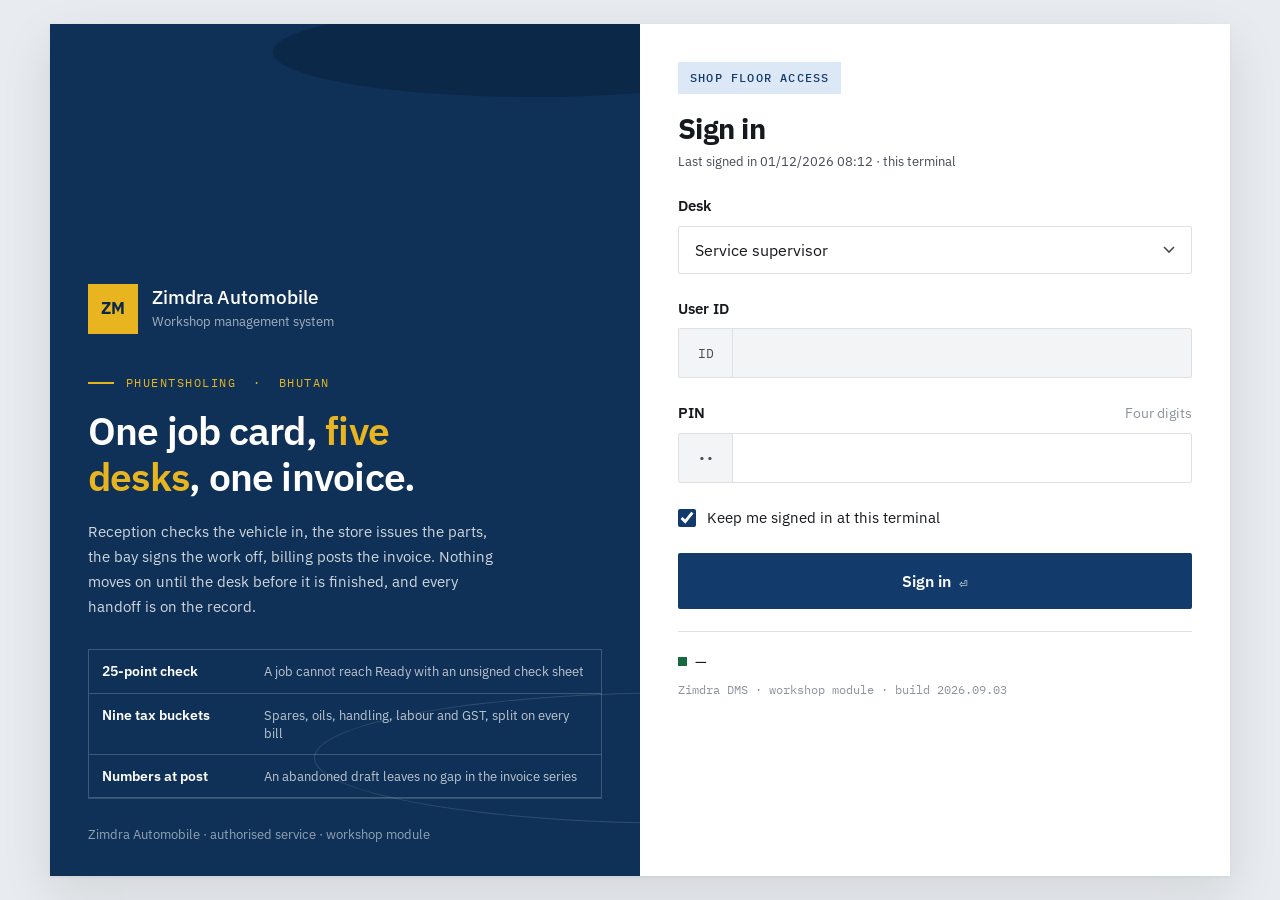
==== auth/sign_in.html @ 02a43fe7 "Initial commit" ====
<!DOCTYPE html>
<html lang="en">
<head>
<meta charset="utf-8">
<meta name="viewport" content="width=device-width, initial-scale=1">
<title>Sign in · Zimdra DMS</title>

<link rel="preconnect" href="https://fonts.googleapis.com">
<link rel="preconnect" href="https://fonts.gstatic.com" crossorigin>
<link href="https://fonts.googleapis.com/css2?family=IBM+Plex+Mono:wght@400;500;600&family=IBM+Plex+Sans:wght@400;500;600;700&display=swap" rel="stylesheet">

<!-- Paths assume this file sits at zimdra-dms/auth/sign_in.html.
     Testing with all files in one folder? Drop the ../assets/css/ prefix. -->
<link rel="stylesheet" href="../assets/css/zimdra.css">
<link rel="stylesheet" href="../assets/css/sign_in.css">
</head>

<body class="signin-page">
<main class="signin-card">

  <!-- ==================== Left: the pitch ==================== -->
  <section class="pitch">
    <div class="pitch__disc" aria-hidden="true"></div>
    <div class="pitch__ring" aria-hidden="true"></div>
    <div class="brand">
      <div class="brand__mark" aria-hidden="true">ZM</div>
      <div>
        <div class="brand__name">Zimdra Automobile</div>
        <div class="brand__sub">Workshop management system</div>
      </div>
    </div>

    <div class="place">
      <span class="place__rule" aria-hidden="true"></span>
      <span class="place__text">PHUENTSHOLING &nbsp;·&nbsp; BHUTAN</span>
    </div>

    <h1 class="pitch__headline">One job card, <em>five desks</em>, one invoice.</h1>

    <p class="pitch__blurb">
      Reception checks the vehicle in, the store issues the parts, the bay signs the
      work off, billing posts the invoice. Nothing moves on until the desk before it
      is finished, and every handoff is on the record.
    </p>

    <div class="facts">
      <div class="fact">
        <span class="fact__k">25-point check</span>
        <span class="fact__v">A job cannot reach Ready with an unsigned check sheet</span>
      </div>
      <div class="fact">
        <span class="fact__k">Nine tax buckets</span>
        <span class="fact__v">Spares, oils, handling, labour and GST, split on every bill</span>
      </div>
      <div class="fact">
        <span class="fact__k">Numbers at post</span>
        <span class="fact__v">An abandoned draft leaves no gap in the invoice series</span>
      </div>
    </div>
    <div class="pitch__foot">Zimdra Automobile · authorised service · workshop module</div>
  </section>

  <!-- ==================== Right: the form ==================== -->
  <section class="signin-form">
    <span class="zd-chip">SHOP FLOOR ACCESS</span>

    <h2 class="zd-display signin-form__title">Sign in</h2>
    <p class="signin-form__meta">Last signed in <span id="lastSeen">—</span> · this terminal</p>

    <form id="signin" novalidate>

      <!-- Desk -->
      <div class="zd-field">
        <label class="zd-label" for="desk">Desk</label>
        <select class="zd-select" id="desk" name="desk"></select>
        <p class="zd-hint" id="deskHint"></p>
      </div>

      <!-- User ID -->
      <div class="zd-field">
        <label class="zd-label" for="userId">User ID</label>
        <div class="zd-row zd-row--readonly">
          <span class="zd-row__tag" aria-hidden="true">ID</span>
          <div class="zd-row__body">
            <span class="user-id" id="userId"></span>
            <span class="user-name" id="userName"></span>
          </div>
        </div>
      </div>

      <!-- PIN -->
      <div class="zd-field">
        <div class="zd-field-head">
          <label class="zd-label" for="pin1">PIN</label>
          <span class="zd-label-aside">Four digits</span>
        </div>
        <div class="zd-row" id="pinRow">
          <span class="zd-row__tag" aria-hidden="true">••</span>
          <div class="zd-row__body">
            <div class="pin" id="pin">
              <input id="pin1" type="password" inputmode="numeric" maxlength="1" autocomplete="off" aria-label="PIN digit 1">
              <input id="pin2" type="password" inputmode="numeric" maxlength="1" autocomplete="off" aria-label="PIN digit 2">
              <input id="pin3" type="password" inputmode="numeric" maxlength="1" autocomplete="off" aria-label="PIN digit 3">
              <input id="pin4" type="password" inputmode="numeric" maxlength="1" autocomplete="off" aria-label="PIN digit 4">
            </div>
          </div>
        </div>
        <p class="zd-error" id="pinError" role="alert" hidden></p>
      </div>
      <label class="zd-check">
        <input type="checkbox" id="stay" checked>
        <span>Keep me signed in at this terminal</span>
      </label>
      <button class="zd-btn zd-btn--primary zd-btn--block" type="submit" id="submit">
        Sign in <span class="zd-btn__key" aria-hidden="true">⏎</span>
      </button>
      <div class="zd-notice zd-notice--done" id="done" hidden>
        <div class="zd-notice__title" id="doneTitle"></div>
        <div class="zd-notice__body" id="doneBody"></div>
      </div>
    </form>
    <div class="signin-form__foot">
      <span class="zd-status" data-status="ready" id="waiting">—</span>
      <div class="build">Zimdra DMS · workshop module · build 2026.09.03</div>
    </div>
  </section>
</main>
<script src="sign_in.js"></script>
</body>
</html>
---- assets/css/zimdra.css ----
/* ==========================================================================
   zimdra.css — design system
   --------------------------------------------------------------------------
   Path:  zimdra-dms/assets/css/zimdra.css

   Tokens, base rules and the shared controls. Every screen loads this first.
   Nothing in here is specific to one page — if a rule only serves the sign-in
   screen, it belongs in sign_in.css instead.
   ========================================================================== */


/* --------------------------------------------------------------------------
   1. TOKENS
   -------------------------------------------------------------------------- */

:root{

  /* Steel — the quiet ground the whole interface sits on.
     A true cool grey, not a tinted near-black. */
  --steel-950:#16191D;
  --steel-700:#454C55;
  --steel-400:#8C939C;
  --steel-150:#DDE0E4;
  --steel-050:#F2F4F6;
  --paper:#FFFFFF;
  /* The page ground behind cards and panels. Sign-in and every dashboard
     use this same value — do not hard-code #E8EBEF anywhere. */
  --ground:#E8EBEF;

  /* Ink — carbon-form blue. Primary action, focus, selection. */
  --ink-900:#0C2848;
  --ink-800:#0F3157;
  --ink-700:#123A6B;
  --ink-500:#1E5FA8;
  --ink-100:#DCE8F5;

  /* Form yellow — THE accent, rationed to one meaning:
     a person must decide something now. If it starts appearing on section
     headers or hover states it stops meaning anything. */
  --form-500:#E8B520;
  --form-100:#FDF3D4;

  /* Semantic */
  --post-600:#17693E;  --post-050:#E6F2EB;
  --hold-600:#A8600B;  --hold-050:#FBF0E0;
  --stop-600:#A8231C;  --stop-050:#F9E8E7;

  /* Type. Plex was drawn for technical contexts and has genuine tabular
     figures — a storekeeper reading 09409M07L01-5PK off a screen needs
     0/O and 1/l/I to be unmistakable. */
  --font-ui:"IBM Plex Sans",-apple-system,BlinkMacSystemFont,"Segoe UI",sans-serif;
  --font-data:"IBM Plex Mono",ui-monospace,"SF Mono",Menlo,Consolas,monospace;

  /* Spacing — 4px base */
  --s1:4px;  --s2:8px;  --s3:12px; --s4:16px;
  --s5:24px; --s6:32px; --s7:48px;

  /* Radius stays near-zero. The system's outputs are ruled forms, so what a
     person sees on screen maps onto what prints. */
  --r-control:2px;
  --r-flat:0;

  /* The only shadows in the system. Overlays and the sign-in card. */
  --lift:0 4px 16px rgba(22,25,29,.14);
  --lift-card:0 1px 3px rgba(22,25,29,.06), 0 18px 48px rgba(22,25,29,.10);

  /* Density — desk is the default */
  --field-h:48px;
  --row-h:30px;
  --body-sz:16px;
  --tap:auto;
}

/* Bay mode — tablet on the workshop floor. Gloved hand, imperfect light.
   Set data-density="bay" on <html>. */
[data-density="bay"]{
  --field-h:60px;
  --row-h:48px;
  --body-sz:17px;
  --tap:46px;
}


/* --------------------------------------------------------------------------
   2. BASE
   -------------------------------------------------------------------------- */

*,*::before,*::after{ box-sizing:border-box; }

html,body{ height:100%; }

body{
  margin:0;
  font-family:var(--font-ui);
  font-size:var(--body-sz);
  line-height:1.5;
  color:var(--steel-950);
  background:var(--steel-050);
  -webkit-font-smoothing:antialiased;
  font-variant-numeric:tabular-nums;
}

/* Focus is always visible and never removed. */
:focus-visible{
  outline:2px solid var(--ink-500);
  outline-offset:2px;
}

button,input,select,textarea{ font:inherit; color:inherit; }


/* --------------------------------------------------------------------------
   3. TYPE
   -------------------------------------------------------------------------- */

.zd-display{ font-size:32px; line-height:1.14; font-weight:700; letter-spacing:-.02em; margin:0; }
.zd-heading{ font-size:19px; line-height:26px; font-weight:600; margin:0; }
.zd-subhead{ font-size:15px; line-height:22px; font-weight:600; margin:0; }

/* Labels are sentence case. Never capitals — capitals read slower. */
 /* Two label sizes, both intentional. .zd-label is for single-task pages
    like sign-in, where the form IS the screen. Dense data-entry screens use
    the 13px Label size from design.md — see .field label in the dashboards. */
.zd-label{ display:block; font-size:15px; font-weight:600; }
.zd-label--dense{ font-size:13px; font-weight:600; }
.zd-label-aside{ font-size:14px; color:var(--steel-400); }

.zd-hint{ margin:var(--s2) 0 0; font-size:14px; color:var(--steel-700); }
.zd-caption{ font-size:12px; line-height:16px; color:var(--steel-400); }

/* Mono is functional, not decorative: it aligns characters that get compared. */
.zd-data{ font-family:var(--font-data); font-variant-numeric:tabular-nums; }
.zd-num{ font-family:var(--font-data); font-variant-numeric:tabular-nums; text-align:right; }

.zd-muted{ color:var(--steel-700); }
.zd-dim{ color:var(--steel-400); }

.zd-sr{
  position:absolute; width:1px; height:1px; padding:0; margin:-1px;
  overflow:hidden; clip:rect(0 0 0 0); white-space:nowrap; border:0;
}


/* --------------------------------------------------------------------------
   4. CHIP
   -------------------------------------------------------------------------- */

.zd-chip{
  display:inline-block;
  background:var(--ink-100);
  color:var(--ink-700);
  font-family:var(--font-data);
  font-size:12px;
  font-weight:500;
  letter-spacing:.10em;
  padding:7px 12px;
}


/* --------------------------------------------------------------------------
   5. FIELDS
   -------------------------------------------------------------------------- */

.zd-field{ margin-top:var(--s5); }

.zd-field-head{
  display:flex; align-items:baseline; justify-content:space-between; gap:var(--s3);
}

.zd-input,
.zd-select{
  width:100%;
  height:var(--field-h);
  margin-top:var(--s2);
  padding:0 var(--s4);
  background:var(--paper);
  border:1px solid var(--steel-150);
  border-radius:var(--r-control);
  font-size:var(--body-sz);
  color:var(--steel-950);
}
.zd-input:hover,.zd-select:hover{ border-color:var(--steel-400); }
.zd-input:focus,.zd-select:focus{
  border-color:var(--ink-700);
  outline:2px solid var(--ink-100);
  outline-offset:0;
}
.zd-input::placeholder{ color:var(--steel-400); }
.zd-input:disabled{ background:var(--steel-050); color:var(--steel-400); }

.zd-input--code{ font-family:var(--font-data); letter-spacing:.02em; }
.zd-input--num{ font-family:var(--font-data); text-align:right; }

/* Native arrow is inconsistent across platforms; this one always matches. */
.zd-select{
  padding-right:40px;
  appearance:none;
  background-image:url("data:image/svg+xml;utf8,<svg xmlns='http://www.w3.org/2000/svg' width='12' height='8' viewBox='0 0 12 8'><path d='M1 1l5 5 5-5' fill='none' stroke='%23454C55' stroke-width='1.6'/></svg>");
  background-repeat:no-repeat;
  background-position:right var(--s4) center;
}

/* Prefixed row — a tag box joined to a field. Used by User ID and PIN. */
.zd-row{
  display:flex;
  align-items:stretch;
  margin-top:var(--s2);
  background:var(--paper);
  border:1px solid var(--steel-150);
  border-radius:var(--r-control);
}
.zd-row:focus-within{
  border-color:var(--ink-700);
  outline:2px solid var(--ink-100);
}
.zd-row[data-invalid="true"]{
  border-color:var(--stop-600);
  background:var(--stop-050);
}
.zd-row__tag{
  flex:none; width:54px;
  display:grid; place-items:center;
  background:var(--steel-050);
  border-right:1px solid var(--steel-150);
  font-family:var(--font-data);
  font-size:13px;
  color:var(--steel-700);
}
/* Read-only row — the value is shown, not typed. Sits on the grey ground so
   it reads as a display field rather than an empty input. */
.zd-row--readonly{ background:var(--steel-050); }
.zd-row--readonly:focus-within{ outline:none; border-color:var(--steel-150); }

.zd-row__body{
  flex:1;
  min-height:var(--field-h);
  display:flex; align-items:center; gap:var(--s4);
  padding:0 var(--s4);
}

/* Errors sit beside the field that caused them and say what to do next —
   never a toast in the corner that vanishes before it is read. */
.zd-error{
  display:flex; gap:var(--s2);
  margin-top:var(--s2);
  font-size:14px;
  color:var(--stop-600);
}
.zd-error[hidden]{ display:none; }

.zd-check{
  display:flex; align-items:center; gap:11px;
  margin-top:var(--s5);
  font-size:15px;
  cursor:pointer;
}
.zd-check input{
  width:18px; height:18px; margin:0;
  accent-color:var(--ink-700);
  cursor:pointer;
}


/* --------------------------------------------------------------------------
   6. BUTTONS
   -------------------------------------------------------------------------- */

.zd-btn{
  display:inline-flex;
  align-items:center; justify-content:center; gap:var(--s2);
  min-height:56px;
  min-width:var(--tap);
  padding:0 var(--s4);
  border:1px solid transparent;
  border-radius:var(--r-control);
  background:var(--paper);
  font-family:var(--font-ui);
  font-size:16px;
  font-weight:600;
  cursor:pointer;
  white-space:nowrap;
}
.zd-btn--block{ width:100%; }

.zd-btn--primary{ min-height:56px; background:var(--ink-700); color:var(--paper); }
.zd-btn--primary:hover:not(:disabled){ background:var(--ink-900); }

.zd-btn--secondary{ border-color:var(--steel-150); color:var(--steel-950); }
.zd-btn--secondary:hover:not(:disabled){ border-color:var(--steel-400); background:var(--steel-050); }

.zd-btn--danger{ border-color:var(--stop-600); color:var(--stop-600); }
.zd-btn--danger:hover:not(:disabled){ background:var(--stop-050); }

.zd-btn--ghost{ color:var(--steel-700); }
.zd-btn--ghost:hover:not(:disabled){ background:var(--steel-050); }

.zd-btn:disabled{ opacity:.5; cursor:not-allowed; }

/* Keys are printed on buttons permanently, not revealed on hover. That is how
   people learn the shortcuts without ever being taught them. */
.zd-btn__key{ font-family:var(--font-data); font-size:14px; opacity:.75; }

/* A secondary clause inside a button — quieter than the label itself. */
.zd-btn__note{ font-weight:400; font-size:15px; color:var(--steel-700); }


/* --------------------------------------------------------------------------
   7. DIVIDER
   -------------------------------------------------------------------------- */

.zd-or{
  display:flex; align-items:center; gap:var(--s4);
  margin-top:var(--s5);
  font-size:13px;
  color:var(--steel-400);
}
.zd-or::before,
.zd-or::after{ content:""; flex:1; height:1px; background:var(--steel-150); }


/* --------------------------------------------------------------------------
   8. NOTICES
   -------------------------------------------------------------------------- */

.zd-notice{
  padding:var(--s4) 18px;
  background:var(--paper);
  border:1px solid var(--steel-150);
  border-left-width:3px;
  font-size:14px;
}
.zd-notice[hidden]{ display:none; }
.zd-notice--info{ border-left-color:var(--ink-700); }
.zd-notice--attention{ border-left-color:var(--form-500); background:var(--form-100); }
.zd-notice--blocked{ border-left-color:var(--stop-600); background:var(--stop-050); }
.zd-notice--done{ border-left-color:var(--post-600); background:var(--post-050); }
.zd-notice__title{ font-weight:600; margin-bottom:3px; }
.zd-notice__body{ color:var(--steel-700); }
.zd-notice__body code{ font-family:var(--font-data); font-size:13px; }


/* --------------------------------------------------------------------------
   9. STATUS
   -------------------------------------------------------------------------- */

/* One status, shown once. A square swatch and a word — not a pill, not a
   badge, not repeated in three places. Colour never carries meaning alone. */
.zd-status{
  display:inline-flex; align-items:center; gap:var(--s2);
  font-size:15px;
}
.zd-status::before{
  content:""; width:9px; height:9px; flex:none;
  background:var(--steel-400);
}
.zd-status[data-status="draft"]::before{ background:var(--hold-600); }
.zd-status[data-status="open"]::before{ background:var(--ink-700); }
.zd-status[data-status="ready"]::before,
.zd-status[data-status="posted"]::before{ background:var(--post-600); }
.zd-status[data-status="cancelled"]::before{ background:var(--stop-600); }


/* --------------------------------------------------------------------------
   10. MOTION
   -------------------------------------------------------------------------- */

/* There is almost none, deliberately. An operator entering their fortieth
   requisition of the day does not want the interface performing for them. */
@media (prefers-reduced-motion:reduce){
  *,*::before,*::after{
    animation-duration:.01ms !important;
    transition-duration:.01ms !important;
  }
}
---- assets/css/sign_in.css ----
/* ==========================================================================
   sign_in.css — sign-in screen
   --------------------------------------------------------------------------
   Path: zimdra-dms/assets/css/sign_in.css

   Desktop:
     - Compact 50/50 split
     - Fits within one viewport
     - Slightly smaller typography
     - Slightly tighter grid/fact layout
     - Existing UI/UX and colors preserved
   ========================================================================== */


/* ==========================================================================
   1. PAGE
   ========================================================================== */

.signin-page {
  display: flex;
  align-items: center;
  justify-content: center;

  width: 100%;
  height: 100vh;
  min-height: 100vh;

  padding: var(--s5);

  background: #E8EBEF;

  overflow: hidden;
}


/* ==========================================================================
   2. SIGN-IN CARD
   ========================================================================== */

.signin-card {
  width: min(1180px, 100%);

  height: min(874px, calc(100vh - 48px));

  display: grid;

  grid-template-columns: minmax(0, 1fr) minmax(0, 1fr);

  background: var(--paper);

  box-shadow: var(--lift-card);

  overflow: hidden;
}


/* ==========================================================================
   3. PITCH — NAVY PANEL
   ========================================================================== */

.pitch {
  position: relative;

  overflow: hidden;

  display: flex;
  flex-direction: column;

  min-width: 0;
  min-height: 0;

  padding: 38px 38px 32px;

  background: var(--ink-800);
  color: var(--paper);
}


/* ==========================================================================
   DECORATIVE SHAPES
   ========================================================================== */

.pitch__disc,
.pitch__ring {
  position: absolute;

  border-radius: 50%;

  pointer-events: none;
}


.pitch__disc {
  width: 520px;
  height: 520px;

  top: -55px;
  right: -185px;

  background: var(--ink-900);
}


.pitch__ring {
  width: 760px;
  height: 760px;

  left: 44%;
  bottom: -540px;

  border: 1px solid rgba(255, 255, 255, .13);
}


/* ==========================================================================
   CONTENT ABOVE DECORATION
   ========================================================================== */

.pitch > * {
  position: relative;
  z-index: 1;
}


/* ==========================================================================
   BRAND
   ========================================================================== */

.brand {
  display: flex;
  align-items: center;

  gap: 14px;
}


.brand__mark {
  width: 50px;
  height: 50px;

  flex: none;

  display: grid;
  place-items: center;

  background: var(--form-500);
  color: var(--ink-900);

  font-size: 17px;
  font-weight: 700;

  letter-spacing: .02em;
}


.brand__name {
  font-size: 19px;
  font-weight: 500;

  line-height: 1.2;
}


.brand__sub {
  margin-top: 3px;

  font-size: 13px;

  color: rgba(255, 255, 255, .62);
}


/* ==========================================================================
   PLACE
   ========================================================================== */

.place {
  display: flex;
  align-items: center;

  gap: 12px;

  margin-top: 40px;
}


.place__rule {
  width: 26px;
  height: 2px;

  background: var(--form-500);
}


.place__text {
  font-family: var(--font-data);

  font-size: 11.5px;
  font-weight: 400;

  letter-spacing: .13em;

  color: var(--form-500);
}


/* ==========================================================================
   HEADLINE
   ========================================================================== */

.pitch__headline {
  margin: 17px 0 0;

  max-width: 390px;

  font-size: 39px;
  line-height: 1.17;

  font-weight: 600;

  letter-spacing: -.02em;
}


.pitch__headline em {
  font-style: normal;

  color: var(--form-500);
}


/* ==========================================================================
   BLURB
   ========================================================================== */

.pitch__blurb {
  margin: 19px 0 0;

  max-width: 415px;

  font-size: 15px;

  line-height: 1.68;

  color: rgba(255, 255, 255, .80);
}


/* ==========================================================================
   FACTS
   ========================================================================== */

.facts {
  margin-top: 30px;

  border: 1px solid rgba(255, 255, 255, .20);
}


.fact {
  display: grid;

  grid-template-columns: 150px minmax(0, 1fr);

  gap: 12px;

  align-items: baseline;

  padding: 11px 13px;

  border-bottom: 1px solid rgba(255, 255, 255, .20);
}


.fact:last-child {
  border-bottom: 0;
}


.fact__k {
  font-size: 13.5px;

  font-weight: 600;
}


.fact__v {
  font-size: 13px;

  line-height: 1.4;

  color: rgba(255, 255, 255, .72);
}


/* ==========================================================================
   PITCH FOOTER
   ========================================================================== */

.pitch__foot {
  margin-top: auto;

  padding-top: 26px;

  border-top: 1px solid rgba(255, 255, 255, .16);

  font-size: 12.5px;

  color: rgba(255, 255, 255, .55);
}


/* ==========================================================================
   4. FORM — WHITE PANEL
   ========================================================================== */

.signin-form {
  display: flex;
  flex-direction: column;

  min-width: 0;
  min-height: 0;

  padding: 38px 38px 34px;

  overflow: hidden;
}


.signin-form .zd-chip {
  align-self: flex-start;
}


/* ==========================================================================
   FORM TITLE
   ========================================================================== */

.signin-form__title {
  margin: 17px 0 0;

  font-size: 29px;

  line-height: 1.2;
}


.signin-form__meta {
  margin: 6px 0 0;

  font-size: 13px;

  line-height: 1.5;

  color: var(--steel-700);
}


/* ==========================================================================
   FORM FOOT
   ========================================================================== */

.signin-form__foot {
  margin-top: 22px;

  padding-top: 16px;

  border-top: 1px solid var(--steel-150);
}


.build {
  margin-top: 8px;

  font-family: var(--font-data);

  font-size: 11.5px;

  color: var(--steel-400);
}


/* ==========================================================================
   USER ID
   ========================================================================== */

.user-id {
  font-family: var(--font-data);

  font-size: 15px;

  letter-spacing: .035em;
}


.user-name {
  margin-left: auto;

  font-size: 13.5px;

  color: var(--steel-700);
}


/* ==========================================================================
   PIN
   ========================================================================== */

.pin {
  display: flex;

  gap: 0;
}


.pin input {
  width: 19px;
  height: 28px;

  padding: 0;

  border: 0;

  border-bottom: 2px solid transparent;

  background: transparent;

  text-align: center;

  font-family: var(--font-data);

  font-size: 18px;

  line-height: 28px;

  color: var(--steel-950);

  caret-color: var(--ink-700);

  -webkit-text-security: disc;
  text-security: disc;
}


.pin input:focus {
  outline: none;

  border-bottom-color: var(--ink-700);
}


/* ==========================================================================
   PIN NUMBER SPINNERS
   ========================================================================== */

.pin input::-webkit-outer-spin-button,
.pin input::-webkit-inner-spin-button {
  -webkit-appearance: none;

  margin: 0;
}


.pin input[type="number"] {
  -moz-appearance: textfield;
}


/* ==========================================================================
   5. RESPONSIVE
   ========================================================================== */


/* --------------------------------------------------------------------------
   MEDIUM DESKTOP
   -------------------------------------------------------------------------- */

@media (max-width: 1240px) {

  .pitch,
  .signin-form {
    padding: 34px 30px;
  }


  .pitch__headline {
    font-size: 35px;

    max-width: 350px;
  }


  .fact {
    grid-template-columns: 140px minmax(0, 1fr);

    padding: 10px 12px;
  }


  .fact__k {
    font-size: 13px;
  }


  .fact__v {
    font-size: 12.5px;
  }
}


/* --------------------------------------------------------------------------
   SMALL DESKTOP / LAPTOP
   -------------------------------------------------------------------------- */

@media (max-width: 1040px) {

  .signin-page {
    padding: 24px;
  }


  .pitch,
  .signin-form {
    padding: 28px;
  }


  .brand__mark {
    width: 46px;
    height: 46px;

    font-size: 16px;
  }


  .brand__name {
    font-size: 18px;
  }


  .brand__sub {
    font-size: 12px;
  }


  .place {
    margin-top: 28px;
  }


  .place__text {
    font-size: 11px;
  }


  .pitch__headline {
    margin-top: 14px;

    font-size: 32px;

    max-width: 300px;
  }


  .pitch__blurb {
    margin-top: 16px;

    font-size: 14px;

    line-height: 1.6;
  }


  .facts {
    margin-top: 23px;
  }


  .fact {
    grid-template-columns: 125px minmax(0, 1fr);

    padding: 9px 11px;
  }


  .fact__k {
    font-size: 12.5px;
  }


  .fact__v {
    font-size: 12px;
  }


  .pitch__foot {
    padding-top: 20px;

    font-size: 11.5px;
  }


  .signin-form__title {
    margin-top: 14px;

    font-size: 27px;
  }


  .signin-form__meta {
    font-size: 12.5px;
  }


  .signin-form__foot {
    margin-top: 18px;

    padding-top: 14px;
  }
}


/* ==========================================================================
   6. MOBILE
   ========================================================================== */

@media (max-width: 700px) {

  .signin-page {
    width: 100%;

    height: auto;

    min-height: 100vh;

    padding: 0;

    align-items: stretch;

    overflow: visible;
  }


  .signin-card {
    width: 100%;

    height: auto;

    min-height: 100vh;

    grid-template-columns: 1fr;
  }


  .pitch {
    order: 2;

    min-height: auto;
  }


  .signin-form {
    order: 1;

    min-height: auto;

    overflow: visible;
  }


  .pitch__headline {
    max-width: none;
  }


  .pitch__blurb {
    max-width: 56ch;
  }


  .pitch__foot {
    margin-top: 40px;
  }
}


/* ==========================================================================
   7. VERY SMALL MOBILE
   ========================================================================== */

@media (max-width: 520px) {

  .pitch,
  .signin-form {
    padding: 24px 18px;
  }


  .pitch__headline {
    font-size: 28px;
  }


  .pitch__blurb {
    font-size: 14px;
  }


  .signin-form__title {
    font-size: 25px;
  }


  .signin-form__meta {
    font-size: 12px;
  }


  .fact {
    grid-template-columns: 1fr;

    gap: 2px;
  }


  .fact__k {
    font-size: 12.5px;
  }


  .fact__v {
    font-size: 12px;
  }
}


/* ==========================================================================
   8. PRINT
   ========================================================================== */

@media print {

  .pitch {
    display: none;
  }


  .signin-card {
    grid-template-columns: 1fr;

    height: auto;

    box-shadow: none;
  }
}


/* ==========================================================================
   9. FORM RHYTHM
   ========================================================================== */

#signin .zd-btn {
  margin-top: var(--s5);
}


#signin .zd-or {
  margin-top: var(--s4);
}


#signin #bay {
  margin-top: var(--s4);
}


#signin .zd-notice {
  margin-top: var(--s5);
}
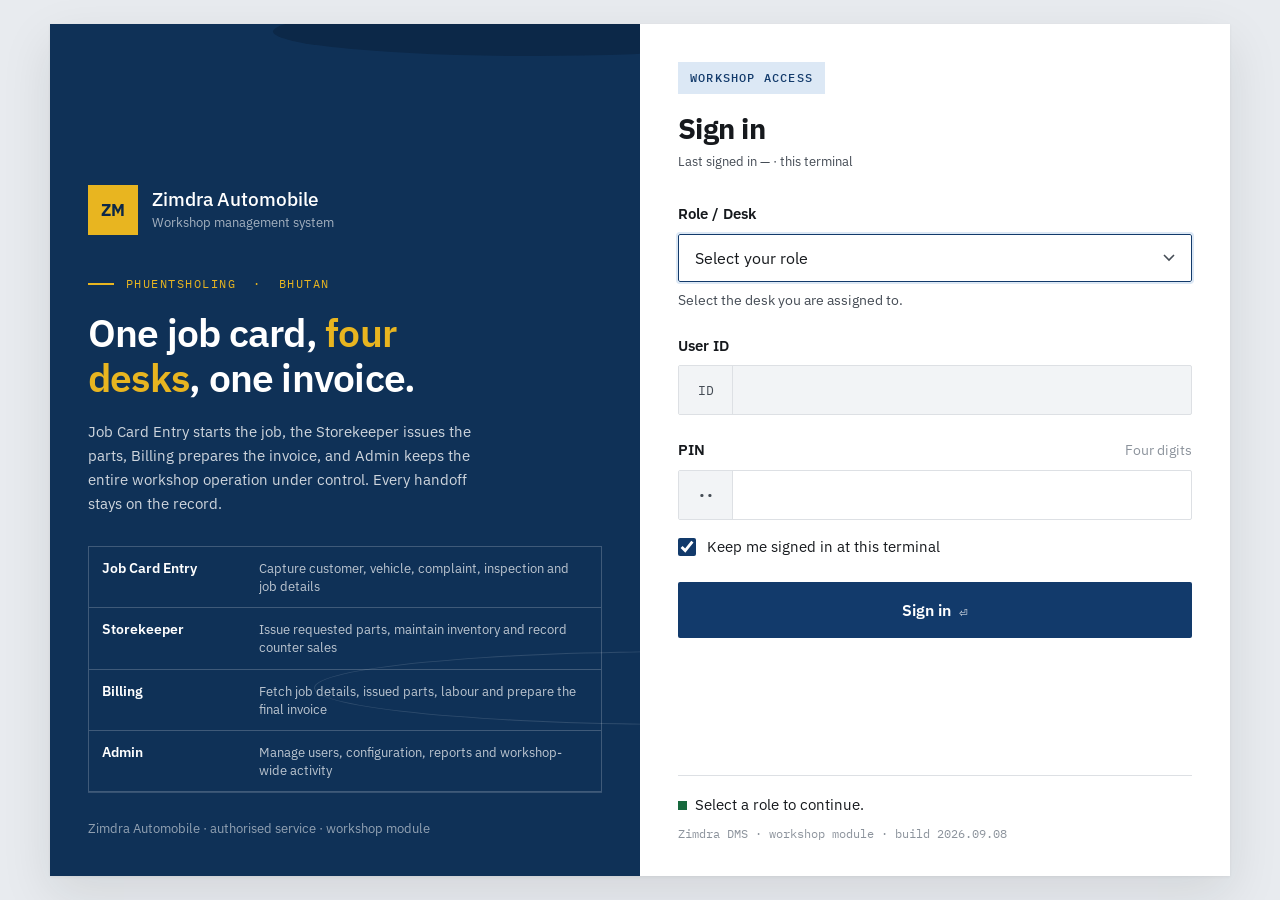
==== commit 5b6a5b1d: "Update role dashboards and sign-in system" ====
--- a/auth/sign_in.html
+++ b/auth/sign_in.html
@@ -1,130 +1,445 @@
 <!DOCTYPE html>
 <html lang="en">
+
 <head>
-<meta charset="utf-8">
-<meta name="viewport" content="width=device-width, initial-scale=1">
-<title>Sign in · Zimdra DMS</title>
-
-<link rel="preconnect" href="https://fonts.googleapis.com">
-<link rel="preconnect" href="https://fonts.gstatic.com" crossorigin>
-<link href="https://fonts.googleapis.com/css2?family=IBM+Plex+Mono:wght@400;500;600&family=IBM+Plex+Sans:wght@400;500;600;700&display=swap" rel="stylesheet">
-
-<!-- Paths assume this file sits at zimdra-dms/auth/sign_in.html.
-     Testing with all files in one folder? Drop the ../assets/css/ prefix. -->
-<link rel="stylesheet" href="../assets/css/zimdra.css">
-<link rel="stylesheet" href="../assets/css/sign_in.css">
+    <meta charset="utf-8">
+    <meta name="viewport" content="width=device-width, initial-scale=1">
+
+    <title>Sign in · Zimdra DMS</title>
+
+    <link rel="preconnect" href="https://fonts.googleapis.com">
+    <link rel="preconnect" href="https://fonts.gstatic.com" crossorigin>
+
+    <link
+        href="https://fonts.googleapis.com/css2?family=IBM+Plex+Mono:wght@400;500;600&family=IBM+Plex+Sans:wght@400;500;600;700&display=swap"
+        rel="stylesheet"
+    >
+
+    <!--
+        Paths assume this file sits at:
+        zimdra-dms/auth/sign_in.html
+
+        Shared design system
+    -->
+    <link rel="stylesheet" href="../assets/css/zimdra.css">
+
+    <!-- Sign-in page styles -->
+    <link rel="stylesheet" href="../assets/css/sign_in.css">
 </head>
 
 <body class="signin-page">
 <main class="signin-card">
 
-  <!-- ==================== Left: the pitch ==================== -->
-  <section class="pitch">
-    <div class="pitch__disc" aria-hidden="true"></div>
-    <div class="pitch__ring" aria-hidden="true"></div>
-    <div class="brand">
-      <div class="brand__mark" aria-hidden="true">ZM</div>
-      <div>
-        <div class="brand__name">Zimdra Automobile</div>
-        <div class="brand__sub">Workshop management system</div>
-      </div>
-    </div>
-
-    <div class="place">
-      <span class="place__rule" aria-hidden="true"></span>
-      <span class="place__text">PHUENTSHOLING &nbsp;·&nbsp; BHUTAN</span>
-    </div>
-
-    <h1 class="pitch__headline">One job card, <em>five desks</em>, one invoice.</h1>
-
-    <p class="pitch__blurb">
-      Reception checks the vehicle in, the store issues the parts, the bay signs the
-      work off, billing posts the invoice. Nothing moves on until the desk before it
-      is finished, and every handoff is on the record.
-    </p>
-
-    <div class="facts">
-      <div class="fact">
-        <span class="fact__k">25-point check</span>
-        <span class="fact__v">A job cannot reach Ready with an unsigned check sheet</span>
-      </div>
-      <div class="fact">
-        <span class="fact__k">Nine tax buckets</span>
-        <span class="fact__v">Spares, oils, handling, labour and GST, split on every bill</span>
-      </div>
-      <div class="fact">
-        <span class="fact__k">Numbers at post</span>
-        <span class="fact__v">An abandoned draft leaves no gap in the invoice series</span>
-      </div>
-    </div>
-    <div class="pitch__foot">Zimdra Automobile · authorised service · workshop module</div>
-  </section>
-
-  <!-- ==================== Right: the form ==================== -->
-  <section class="signin-form">
-    <span class="zd-chip">SHOP FLOOR ACCESS</span>
-
-    <h2 class="zd-display signin-form__title">Sign in</h2>
-    <p class="signin-form__meta">Last signed in <span id="lastSeen">—</span> · this terminal</p>
-
-    <form id="signin" novalidate>
-
-      <!-- Desk -->
-      <div class="zd-field">
-        <label class="zd-label" for="desk">Desk</label>
-        <select class="zd-select" id="desk" name="desk"></select>
-        <p class="zd-hint" id="deskHint"></p>
-      </div>
-
-      <!-- User ID -->
-      <div class="zd-field">
-        <label class="zd-label" for="userId">User ID</label>
-        <div class="zd-row zd-row--readonly">
-          <span class="zd-row__tag" aria-hidden="true">ID</span>
-          <div class="zd-row__body">
-            <span class="user-id" id="userId"></span>
-            <span class="user-name" id="userName"></span>
-          </div>
+    <!-- ============================================================
+         LEFT: PRODUCT / WORKSHOP INFORMATION
+    ============================================================ -->
+
+    <section class="pitch">
+        <div class="pitch__disc" aria-hidden="true"></div>
+        <div class="pitch__ring" aria-hidden="true"></div>
+
+        <!-- BRAND -->
+        <div class="brand">
+
+            <div class="brand__mark" aria-hidden="true">
+                ZM
+            </div>
+
+            <div>
+                <div class="brand__name">
+                    Zimdra Automobile
+                </div>
+
+                <div class="brand__sub">
+                    Workshop management system
+                </div>
+            </div>
+
         </div>
-      </div>
-
-      <!-- PIN -->
-      <div class="zd-field">
-        <div class="zd-field-head">
-          <label class="zd-label" for="pin1">PIN</label>
-          <span class="zd-label-aside">Four digits</span>
+
+        <!-- LOCATION -->
+        <div class="place">
+
+            <span class="place__rule" aria-hidden="true"></span>
+
+            <span class="place__text">
+                PHUENTSHOLING &nbsp;·&nbsp; BHUTAN
+            </span>
+
         </div>
-        <div class="zd-row" id="pinRow">
-          <span class="zd-row__tag" aria-hidden="true">••</span>
-          <div class="zd-row__body">
-            <div class="pin" id="pin">
-              <input id="pin1" type="password" inputmode="numeric" maxlength="1" autocomplete="off" aria-label="PIN digit 1">
-              <input id="pin2" type="password" inputmode="numeric" maxlength="1" autocomplete="off" aria-label="PIN digit 2">
-              <input id="pin3" type="password" inputmode="numeric" maxlength="1" autocomplete="off" aria-label="PIN digit 3">
-              <input id="pin4" type="password" inputmode="numeric" maxlength="1" autocomplete="off" aria-label="PIN digit 4">
-            </div>
-          </div>
+
+        <!-- HEADLINE -->
+        <h1 class="pitch__headline">
+            One job card, <em>four desks</em>, one invoice.
+        </h1>
+
+        <p class="pitch__blurb">
+            Job Card Entry starts the job, the Storekeeper issues the parts,
+            Billing prepares the invoice, and Admin keeps the entire workshop
+            operation under control. Every handoff stays on the record.
+        </p>
+
+        <!-- WORKFLOW FACTS -->
+        <div class="facts">
+
+            <div class="fact">
+
+                <span class="fact__k">
+                    Job Card Entry
+                </span>
+
+                <span class="fact__v">
+                    Capture customer, vehicle, complaint, inspection and job details
+                </span>
+
+            </div>
+
+            <div class="fact">
+
+                <span class="fact__k">
+                    Storekeeper
+                </span>
+
+                <span class="fact__v">
+                    Issue requested parts, maintain inventory and record counter sales
+                </span>
+
+            </div>
+
+            <div class="fact">
+
+                <span class="fact__k">
+                    Billing
+                </span>
+
+                <span class="fact__v">
+                    Fetch job details, issued parts, labour and prepare the final invoice
+                </span>
+
+            </div>
+
+            <div class="fact">
+
+                <span class="fact__k">
+                    Admin
+                </span>
+
+                <span class="fact__v">
+                    Manage users, configuration, reports and workshop-wide activity
+                </span>
+
+            </div>
+
         </div>
-        <p class="zd-error" id="pinError" role="alert" hidden></p>
-      </div>
-      <label class="zd-check">
-        <input type="checkbox" id="stay" checked>
-        <span>Keep me signed in at this terminal</span>
-      </label>
-      <button class="zd-btn zd-btn--primary zd-btn--block" type="submit" id="submit">
-        Sign in <span class="zd-btn__key" aria-hidden="true">⏎</span>
-      </button>
-      <div class="zd-notice zd-notice--done" id="done" hidden>
-        <div class="zd-notice__title" id="doneTitle"></div>
-        <div class="zd-notice__body" id="doneBody"></div>
-      </div>
-    </form>
-    <div class="signin-form__foot">
-      <span class="zd-status" data-status="ready" id="waiting">—</span>
-      <div class="build">Zimdra DMS · workshop module · build 2026.09.03</div>
-    </div>
-  </section>
+
+        <div class="pitch__foot">
+            Zimdra Automobile · authorised service · workshop module
+        </div>
+
+    </section>
+
+
+    <!-- ============================================================
+         RIGHT: SIGN-IN FORM
+    ============================================================ -->
+
+    <section class="signin-form">
+
+        <span class="zd-chip">
+            WORKSHOP ACCESS
+        </span>
+
+        <h2 class="zd-display signin-form__title">
+            Sign in
+        </h2>
+
+        <p class="signin-form__meta">
+            Last signed in
+            <span id="lastSeen">—</span>
+            · this terminal
+        </p>
+
+
+        <!-- ========================================================
+             SIGN-IN FORM
+        ======================================================== -->
+
+        <form id="signin" novalidate>
+
+            <!-- ====================================================
+                 ROLE / DESK
+            ==================================================== -->
+
+            <div class="zd-field">
+
+                <label class="zd-label" for="desk">
+                    Role / Desk
+                </label>
+
+                <select
+                    class="zd-select"
+                    id="desk"
+                    name="desk"
+                    required
+                >
+
+                    <option value="">
+                        Select your role
+                    </option>
+
+                    <option value="job-card-entry">
+                        Job Card Entry
+                    </option>
+
+                    <option value="storekeeper">
+                        Storekeeper
+                    </option>
+
+                    <option value="billing">
+                        Billing
+                    </option>
+
+                    <option value="admin">
+                        Admin
+                    </option>
+
+                </select>
+
+                <p class="zd-hint" id="deskHint">
+                    Select the desk you are assigned to.
+                </p>
+
+            </div>
+
+
+            <!-- ====================================================
+                 USER ID
+            ==================================================== -->
+
+            <div class="zd-field">
+
+                <label class="zd-label" for="userId">
+                    User ID
+                </label>
+
+                <div class="zd-row zd-row--readonly">
+
+                    <span
+                        class="zd-row__tag"
+                        aria-hidden="true"
+                    >
+                        ID
+                    </span>
+
+                    <div class="zd-row__body">
+
+                        <span
+                            class="user-id"
+                            id="userId"
+                        ></span>
+
+                        <span
+                            class="user-name"
+                            id="userName"
+                        ></span>
+
+                    </div>
+
+                </div>
+
+            </div>
+
+
+            <!-- ====================================================
+                 PIN
+            ==================================================== -->
+
+            <div class="zd-field">
+
+                <div class="zd-field-head">
+
+                    <label
+                        class="zd-label"
+                        for="pin1"
+                    >
+                        PIN
+                    </label>
+
+                    <span class="zd-label-aside">
+                        Four digits
+                    </span>
+
+                </div>
+
+
+                <div
+                    class="zd-row"
+                    id="pinRow"
+                >
+
+                    <span
+                        class="zd-row__tag"
+                        aria-hidden="true"
+                    >
+                        ••
+                    </span>
+
+                    <div class="zd-row__body">
+
+                        <div
+                            class="pin"
+                            id="pin"
+                        >
+
+                            <input
+                                id="pin1"
+                                type="password"
+                                inputmode="numeric"
+                                maxlength="1"
+                                autocomplete="off"
+                                aria-label="PIN digit 1"
+                            >
+
+                            <input
+                                id="pin2"
+                                type="password"
+                                inputmode="numeric"
+                                maxlength="1"
+                                autocomplete="off"
+                                aria-label="PIN digit 2"
+                            >
+
+                            <input
+                                id="pin3"
+                                type="password"
+                                inputmode="numeric"
+                                maxlength="1"
+                                autocomplete="off"
+                                aria-label="PIN digit 3"
+                            >
+
+                            <input
+                                id="pin4"
+                                type="password"
+                                inputmode="numeric"
+                                maxlength="1"
+                                autocomplete="off"
+                                aria-label="PIN digit 4"
+                            >
+
+                        </div>
+
+                    </div>
+
+                </div>
+
+
+                <p
+                    class="zd-error"
+                    id="pinError"
+                    role="alert"
+                    hidden
+                ></p>
+
+            </div>
+
+
+            <!-- ====================================================
+                 KEEP SIGNED IN
+            ==================================================== -->
+
+            <label class="zd-check">
+
+                <input
+                    type="checkbox"
+                    id="stay"
+                    checked
+                >
+
+                <span>
+                    Keep me signed in at this terminal
+                </span>
+
+            </label>
+
+
+            <!-- ====================================================
+                 SIGN IN BUTTON
+            ==================================================== -->
+
+            <button
+                class="zd-btn zd-btn--primary zd-btn--block"
+                type="submit"
+                id="submit"
+            >
+
+                Sign in
+
+                <span
+                    class="zd-btn__key"
+                    aria-hidden="true"
+                >
+                    ⏎
+                </span>
+
+            </button>
+
+
+            <!-- ====================================================
+                 SUCCESS MESSAGE
+            ==================================================== -->
+
+            <div
+                class="zd-notice zd-notice--done"
+                id="done"
+                hidden
+            >
+
+                <div
+                    class="zd-notice__title"
+                    id="doneTitle"
+                ></div>
+
+                <div
+                    class="zd-notice__body"
+                    id="doneBody"
+                ></div>
+
+            </div>
+
+        </form>
+
+
+        <!-- ========================================================
+             FOOTER
+        ======================================================== -->
+
+        <div class="signin-form__foot">
+
+            <span
+                class="zd-status"
+                data-status="ready"
+                id="waiting"
+            >
+                —
+            </span>
+
+            <div class="build">
+                Zimdra DMS · workshop module · build 2026.09.08
+            </div>
+
+        </div>
+
+    </section>
+
 </main>
+
+
+<!-- ================================================================
+     SIGN-IN JAVASCRIPT
+================================================================ -->
+
 <script src="sign_in.js"></script>
+
 </body>
 </html>
--- a/assets/css/sign_in.css
+++ b/assets/css/sign_in.css
@@ -3,12 +3,18 @@
    --------------------------------------------------------------------------
    Path: zimdra-dms/assets/css/sign_in.css
 
-   Desktop:
+   Roles:
+     - Job Card Entry
+     - Storekeeper
+     - Billing
+     - Admin
+
+   Design:
      - Compact 50/50 split
-     - Fits within one viewport
-     - Slightly smaller typography
-     - Slightly tighter grid/fact layout
-     - Existing UI/UX and colors preserved
+     - Existing Zimdra design system preserved
+     - Responsive desktop / tablet / mobile
+     - Left panel spacing scales with viewport HEIGHT (clamp) so all
+       content always fits inside the fixed-height card — no scrolling.
    ========================================================================== */
 
 
@@ -17,19 +23,15 @@
    ========================================================================== */
 
 .signin-page {
-  display: flex;
-  align-items: center;
-  justify-content: center;
-
-  width: 100%;
-  height: 100vh;
-  min-height: 100vh;
-
-  padding: var(--s5);
-
-  background: #E8EBEF;
-
-  overflow: hidden;
+    display: flex;
+    align-items: center;
+    justify-content: center;
+    width: 100%;
+    height: 100vh;
+    min-height: 100vh;
+    padding: var(--s5);
+    background: #E8EBEF;
+    overflow: hidden;
 }
 
 
@@ -38,742 +40,814 @@
    ========================================================================== */
 
 .signin-card {
-  width: min(1180px, 100%);
-
-  height: min(874px, calc(100vh - 48px));
-
-  display: grid;
-
-  grid-template-columns: minmax(0, 1fr) minmax(0, 1fr);
-
-  background: var(--paper);
-
-  box-shadow: var(--lift-card);
-
-  overflow: hidden;
-}
-
-
-/* ==========================================================================
-   3. PITCH — NAVY PANEL
+    width: min(1180px, 100%);
+    height: min(860px, calc(100vh - 48px));
+    display: grid;
+    grid-template-columns:
+        minmax(0, 1fr)
+        minmax(0, 1fr);
+    background: var(--paper);
+    box-shadow: var(--lift-card);
+    overflow: hidden;
+}
+
+
+/* ==========================================================================
+   3. PITCH — LEFT NAVY PANEL
    ========================================================================== */
 
 .pitch {
-  position: relative;
-
-  overflow: hidden;
-
-  display: flex;
-  flex-direction: column;
-
-  min-width: 0;
-  min-height: 0;
-
-  padding: 38px 38px 32px;
-
-  background: var(--ink-800);
-  color: var(--paper);
-}
-
-
-/* ==========================================================================
-   DECORATIVE SHAPES
+    position: relative;
+    display: flex;
+    flex-direction: column;
+    min-width: 0;
+    min-height: 0;
+    padding: clamp(22px, 5vh, 38px) 38px;
+    background: var(--ink-800);
+    color: var(--paper);
+    overflow: hidden;
+}
+
+
+/* ==========================================================================
+   4. DECORATIVE SHAPES
    ========================================================================== */
 
 .pitch__disc,
 .pitch__ring {
-  position: absolute;
-
-  border-radius: 50%;
-
-  pointer-events: none;
+    position: absolute;
+    border-radius: 50%;
+    pointer-events: none;
 }
 
 
 .pitch__disc {
-  width: 520px;
-  height: 520px;
-
-  top: -55px;
-  right: -185px;
-
-  background: var(--ink-900);
+    width: 520px;
+    height: 520px;
+    top: -55px;
+    right: -185px;
+    background: var(--ink-900);
 }
 
 
 .pitch__ring {
-  width: 760px;
-  height: 760px;
-
-  left: 44%;
-  bottom: -540px;
-
-  border: 1px solid rgba(255, 255, 255, .13);
-}
-
-
-/* ==========================================================================
-   CONTENT ABOVE DECORATION
+    width: 760px;
+    height: 760px;
+    left: 44%;
+    bottom: -540px;
+    border: 1px solid rgba(255, 255, 255, .13);
+}
+
+
+/* ==========================================================================
+   5. CONTENT ABOVE DECORATION
    ========================================================================== */
 
 .pitch > * {
-  position: relative;
-  z-index: 1;
-}
-
-
-/* ==========================================================================
-   BRAND
+    position: relative;
+    z-index: 1;
+}
+
+
+/* ==========================================================================
+   6. BRAND
    ========================================================================== */
 
 .brand {
-  display: flex;
-  align-items: center;
-
-  gap: 14px;
+    display: flex;
+    align-items: center;
+    gap: 14px;
 }
 
 
 .brand__mark {
-  width: 50px;
-  height: 50px;
-
-  flex: none;
-
-  display: grid;
-  place-items: center;
-
-  background: var(--form-500);
-  color: var(--ink-900);
-
-  font-size: 17px;
-  font-weight: 700;
-
-  letter-spacing: .02em;
+    width: clamp(38px, 6vh, 50px);
+    height: clamp(38px, 6vh, 50px);
+    flex: none;
+    display: grid;
+    place-items: center;
+    background: var(--form-500);
+    color: var(--ink-900);
+    font-size: 17px;
+    font-weight: 700;
+    letter-spacing: .02em;
 }
 
 
 .brand__name {
-  font-size: 19px;
-  font-weight: 500;
-
-  line-height: 1.2;
+    font-size: 19px;
+    font-weight: 500;
+    line-height: 1.2;
 }
 
 
 .brand__sub {
-  margin-top: 3px;
-
-  font-size: 13px;
-
-  color: rgba(255, 255, 255, .62);
-}
-
-
-/* ==========================================================================
-   PLACE
+    margin-top: 3px;
+    font-size: 13px;
+    color: rgba(255, 255, 255, .62);
+}
+
+
+/* ==========================================================================
+   7. PLACE
    ========================================================================== */
 
 .place {
-  display: flex;
-  align-items: center;
-
-  gap: 12px;
-
-  margin-top: 40px;
+    display: flex;
+    align-items: center;
+    gap: 12px;
+    margin-top: clamp(12px, 4.5vh, 40px);
 }
 
 
 .place__rule {
-  width: 26px;
-  height: 2px;
-
-  background: var(--form-500);
+    width: 26px;
+    height: 2px;
+    background: var(--form-500);
 }
 
 
 .place__text {
-  font-family: var(--font-data);
-
-  font-size: 11.5px;
-  font-weight: 400;
-
-  letter-spacing: .13em;
-
-  color: var(--form-500);
-}
-
-
-/* ==========================================================================
-   HEADLINE
+    font-family: var(--font-data);
+    font-size: 11.5px;
+    font-weight: 400;
+
+    letter-spacing: .13em;
+
+    color: var(--form-500);
+}
+
+
+/* ==========================================================================
+   8. HEADLINE
    ========================================================================== */
 
 .pitch__headline {
-  margin: 17px 0 0;
-
-  max-width: 390px;
-
-  font-size: 39px;
-  line-height: 1.17;
-
-  font-weight: 600;
-
-  letter-spacing: -.02em;
+    margin: clamp(8px, 2vh, 17px) 0 0;
+
+    max-width: 390px;
+
+    font-size: clamp(26px, 4.5vh, 39px);
+    line-height: 1.17;
+
+    font-weight: 600;
+
+    letter-spacing: -.02em;
 }
 
 
 .pitch__headline em {
-  font-style: normal;
-
-  color: var(--form-500);
-}
-
-
-/* ==========================================================================
-   BLURB
+    font-style: normal;
+    color: var(--form-500);
+}
+
+
+/* ==========================================================================
+   9. BLURB
    ========================================================================== */
 
 .pitch__blurb {
-  margin: 19px 0 0;
-
-  max-width: 415px;
-
-  font-size: 15px;
-
-  line-height: 1.68;
-
-  color: rgba(255, 255, 255, .80);
-}
-
-
-/* ==========================================================================
-   FACTS
+    margin: clamp(10px, 2.2vh, 19px) 0 0;
+
+    max-width: 415px;
+
+    font-size: clamp(12.5px, 1.8vh, 15px);
+    line-height: 1.6;
+
+    color: rgba(255, 255, 255, .80);
+}
+
+
+/* ==========================================================================
+   10. FACTS / WORKFLOW
    ========================================================================== */
 
 .facts {
-  margin-top: 30px;
-
-  border: 1px solid rgba(255, 255, 255, .20);
+    margin-top: clamp(12px, 3.5vh, 30px);
+
+    border: 1px solid rgba(255, 255, 255, .20);
 }
 
 
 .fact {
-  display: grid;
-
-  grid-template-columns: 150px minmax(0, 1fr);
-
-  gap: 12px;
-
-  align-items: baseline;
-
-  padding: 11px 13px;
-
-  border-bottom: 1px solid rgba(255, 255, 255, .20);
+    display: grid;
+
+    grid-template-columns:
+        145px
+        minmax(0, 1fr);
+
+    gap: 12px;
+
+    align-items: baseline;
+
+    padding: clamp(6px, 1.3vh, 11px) 13px;
+
+    border-bottom:
+        1px solid rgba(255, 255, 255, .20);
 }
 
 
 .fact:last-child {
-  border-bottom: 0;
+    border-bottom: 0;
 }
 
 
 .fact__k {
-  font-size: 13.5px;
-
-  font-weight: 600;
+    font-size: 13.5px;
+
+    font-weight: 600;
+
+    white-space: nowrap;
 }
 
 
 .fact__v {
-  font-size: 13px;
-
-  line-height: 1.4;
-
-  color: rgba(255, 255, 255, .72);
-}
-
-
-/* ==========================================================================
-   PITCH FOOTER
+    font-size: 13px;
+
+    line-height: 1.4;
+
+    color: rgba(255, 255, 255, .72);
+}
+
+
+/* ==========================================================================
+   11. PITCH FOOTER
    ========================================================================== */
 
 .pitch__foot {
-  margin-top: auto;
-
-  padding-top: 26px;
-
-  border-top: 1px solid rgba(255, 255, 255, .16);
-
-  font-size: 12.5px;
-
-  color: rgba(255, 255, 255, .55);
-}
-
-
-/* ==========================================================================
-   4. FORM — WHITE PANEL
+    margin-top: auto;
+
+    padding-top: clamp(12px, 3vh, 26px);
+
+    border-top:
+        1px solid rgba(255, 255, 255, .16);
+
+    font-size: 12.5px;
+
+    color: rgba(255, 255, 255, .55);
+}
+
+
+/* ==========================================================================
+   12. FORM — RIGHT WHITE PANEL
    ========================================================================== */
 
 .signin-form {
-  display: flex;
-  flex-direction: column;
-
-  min-width: 0;
-  min-height: 0;
-
-  padding: 38px 38px 34px;
-
-  overflow: hidden;
+    display: flex;
+    flex-direction: column;
+
+    min-width: 0;
+    min-height: 0;
+
+    padding: 38px 38px 34px;
+
+    overflow: hidden;
 }
 
 
 .signin-form .zd-chip {
-  align-self: flex-start;
-}
-
-
-/* ==========================================================================
-   FORM TITLE
+    align-self: flex-start;
+}
+
+
+/* ==========================================================================
+   13. FORM TITLE
    ========================================================================== */
 
 .signin-form__title {
-  margin: 17px 0 0;
-
-  font-size: 29px;
-
-  line-height: 1.2;
+    margin: 17px 0 0;
+
+    font-size: 29px;
+    line-height: 1.2;
 }
 
 
 .signin-form__meta {
-  margin: 6px 0 0;
-
-  font-size: 13px;
-
-  line-height: 1.5;
-
-  color: var(--steel-700);
-}
-
-
-/* ==========================================================================
-   FORM FOOT
-   ========================================================================== */
-
-.signin-form__foot {
-  margin-top: 22px;
-
-  padding-top: 16px;
-
-  border-top: 1px solid var(--steel-150);
-}
-
-
-.build {
-  margin-top: 8px;
-
-  font-family: var(--font-data);
-
-  font-size: 11.5px;
-
-  color: var(--steel-400);
-}
-
-
-/* ==========================================================================
-   USER ID
+    margin: 6px 0 0;
+
+    font-size: 13px;
+    line-height: 1.5;
+
+    color: var(--steel-700);
+}
+
+
+/* ==========================================================================
+   14. FORM SPACING
+   ========================================================================== */
+
+#signin .zd-field {
+    margin-top: var(--s5);
+}
+
+
+#signin .zd-field:first-child {
+    margin-top: var(--s6);
+}
+
+
+/* ==========================================================================
+   15. USER ID
    ========================================================================== */
 
 .user-id {
-  font-family: var(--font-data);
-
-  font-size: 15px;
-
-  letter-spacing: .035em;
+    font-family: var(--font-data);
+
+    font-size: 15px;
+
+    letter-spacing: .035em;
 }
 
 
 .user-name {
-  margin-left: auto;
-
-  font-size: 13.5px;
-
-  color: var(--steel-700);
-}
-
-
-/* ==========================================================================
-   PIN
+    margin-left: auto;
+
+    font-size: 13.5px;
+
+    color: var(--steel-700);
+
+    text-align: right;
+}
+
+
+/* ==========================================================================
+   16. PIN
    ========================================================================== */
 
 .pin {
-  display: flex;
-
-  gap: 0;
+    display: flex;
+
+    gap: 0;
 }
 
 
 .pin input {
-  width: 19px;
-  height: 28px;
-
-  padding: 0;
-
-  border: 0;
-
-  border-bottom: 2px solid transparent;
-
-  background: transparent;
-
-  text-align: center;
-
-  font-family: var(--font-data);
-
-  font-size: 18px;
-
-  line-height: 28px;
-
-  color: var(--steel-950);
-
-  caret-color: var(--ink-700);
-
-  -webkit-text-security: disc;
-  text-security: disc;
+    width: 19px;
+    height: 28px;
+
+    padding: 0;
+
+    border: 0;
+
+    border-bottom:
+        2px solid transparent;
+
+    background: transparent;
+
+    text-align: center;
+
+    font-family: var(--font-data);
+
+    font-size: 18px;
+    line-height: 28px;
+
+    color: var(--steel-950);
+
+    caret-color: var(--ink-700);
+
+    -webkit-text-security: disc;
+    text-security: disc;
 }
 
 
 .pin input:focus {
-  outline: none;
-
-  border-bottom-color: var(--ink-700);
-}
-
-
-/* ==========================================================================
-   PIN NUMBER SPINNERS
+    outline: none;
+
+    border-bottom-color:
+        var(--ink-700);
+}
+
+
+/* ==========================================================================
+   17. PIN SPINNERS
    ========================================================================== */
 
 .pin input::-webkit-outer-spin-button,
 .pin input::-webkit-inner-spin-button {
-  -webkit-appearance: none;
-
-  margin: 0;
+    -webkit-appearance: none;
+
+    margin: 0;
 }
 
 
 .pin input[type="number"] {
-  -moz-appearance: textfield;
-}
-
-
-/* ==========================================================================
-   5. RESPONSIVE
-   ========================================================================== */
-
-
-/* --------------------------------------------------------------------------
-   MEDIUM DESKTOP
-   -------------------------------------------------------------------------- */
+    -moz-appearance: textfield;
+}
+
+
+/* ==========================================================================
+   18. PIN ERROR STATE
+   ========================================================================== */
+
+#pinRow.is-error {
+    border-color: var(--red);
+}
+
+
+#pinRow.is-error .zd-row__tag {
+    color: var(--red);
+}
+
+
+#pinRow.is-success {
+    border-color: var(--green);
+}
+
+
+#pinRow.is-success .zd-row__tag {
+    color: var(--green);
+}
+
+
+/* ==========================================================================
+   19. ROLE HINT
+   ========================================================================== */
+
+#deskHint {
+    min-height: 18px;
+}
+
+
+/* ==========================================================================
+   20. CHECKBOX
+   ========================================================================== */
+
+#signin .zd-check {
+    margin-top: var(--s4);
+}
+
+
+/* ==========================================================================
+   21. SIGN-IN BUTTON
+   ========================================================================== */
+
+#signin .zd-btn {
+    margin-top: var(--s5);
+}
+
+
+#signin .zd-btn:disabled {
+    opacity: .65;
+
+    cursor: not-allowed;
+}
+
+
+/* ==========================================================================
+   22. SUCCESS NOTICE
+   ========================================================================== */
+
+#signin .zd-notice {
+    margin-top: var(--s5);
+}
+
+
+/* ==========================================================================
+   23. FORM FOOTER
+   ========================================================================== */
+
+.signin-form__foot {
+    margin-top: auto;
+
+    padding-top: 16px;
+
+    border-top:
+        1px solid var(--steel-150);
+}
+
+
+.build {
+    margin-top: 8px;
+
+    font-family: var(--font-data);
+
+    font-size: 11.5px;
+
+    color: var(--steel-400);
+}
+
+
+/* ==========================================================================
+   24. STATUS
+   ========================================================================== */
+
+#waiting {
+    display: inline-flex;
+
+    align-items: center;
+
+    min-height: 18px;
+}
+
+
+/* ==========================================================================
+   25. RESPONSIVE — MEDIUM DESKTOP
+   ========================================================================== */
 
 @media (max-width: 1240px) {
 
-  .pitch,
-  .signin-form {
-    padding: 34px 30px;
-  }
-
-
-  .pitch__headline {
-    font-size: 35px;
-
-    max-width: 350px;
-  }
-
-
-  .fact {
-    grid-template-columns: 140px minmax(0, 1fr);
-
-    padding: 10px 12px;
-  }
-
-
-  .fact__k {
-    font-size: 13px;
-  }
-
-
-  .fact__v {
-    font-size: 12.5px;
-  }
-}
-
-
-/* --------------------------------------------------------------------------
-   SMALL DESKTOP / LAPTOP
-   -------------------------------------------------------------------------- */
+    .pitch,
+    .signin-form {
+        padding-left: 30px;
+        padding-right: 30px;
+    }
+
+
+    .pitch__headline {
+        max-width: 350px;
+    }
+
+
+    .fact {
+        grid-template-columns:
+            135px
+            minmax(0, 1fr);
+    }
+
+
+    .fact__k {
+        font-size: 13px;
+    }
+
+
+    .fact__v {
+        font-size: 12.5px;
+    }
+
+}
+
+
+/* ==========================================================================
+   26. RESPONSIVE — SMALL DESKTOP / LAPTOP
+   ========================================================================== */
 
 @media (max-width: 1040px) {
 
-  .signin-page {
-    padding: 24px;
-  }
-
-
-  .pitch,
-  .signin-form {
-    padding: 28px;
-  }
-
-
-  .brand__mark {
-    width: 46px;
-    height: 46px;
-
-    font-size: 16px;
-  }
-
-
-  .brand__name {
-    font-size: 18px;
-  }
-
-
-  .brand__sub {
-    font-size: 12px;
-  }
-
-
-  .place {
-    margin-top: 28px;
-  }
-
-
-  .place__text {
-    font-size: 11px;
-  }
-
-
-  .pitch__headline {
-    margin-top: 14px;
-
-    font-size: 32px;
-
-    max-width: 300px;
-  }
-
-
-  .pitch__blurb {
-    margin-top: 16px;
-
-    font-size: 14px;
-
-    line-height: 1.6;
-  }
-
-
-  .facts {
-    margin-top: 23px;
-  }
-
-
-  .fact {
-    grid-template-columns: 125px minmax(0, 1fr);
-
-    padding: 9px 11px;
-  }
-
-
-  .fact__k {
-    font-size: 12.5px;
-  }
-
-
-  .fact__v {
-    font-size: 12px;
-  }
-
-
-  .pitch__foot {
-    padding-top: 20px;
-
-    font-size: 11.5px;
-  }
-
-
-  .signin-form__title {
-    margin-top: 14px;
-
-    font-size: 27px;
-  }
-
-
-  .signin-form__meta {
-    font-size: 12.5px;
-  }
-
-
-  .signin-form__foot {
-    margin-top: 18px;
-
-    padding-top: 14px;
-  }
-}
-
-
-/* ==========================================================================
-   6. MOBILE
+    .signin-page {
+        padding: 24px;
+    }
+
+
+    .pitch,
+    .signin-form {
+        padding-left: 28px;
+        padding-right: 28px;
+    }
+
+
+    .brand__name {
+        font-size: 18px;
+    }
+
+
+    .brand__sub {
+        font-size: 12px;
+    }
+
+
+    .place__text {
+        font-size: 11px;
+    }
+
+
+    .pitch__headline {
+        max-width: 300px;
+    }
+
+
+    .signin-form__title {
+        margin-top: 14px;
+
+        font-size: 27px;
+    }
+
+
+    .signin-form__meta {
+        font-size: 12.5px;
+    }
+
+
+    .signin-form__foot {
+        margin-top: 18px;
+
+        padding-top: 14px;
+    }
+
+}
+
+
+/* ==========================================================================
+   27. TABLET
+   ========================================================================== */
+
+@media (max-width: 820px) {
+
+    .signin-page {
+        padding: 16px;
+    }
+
+
+    .signin-card {
+        height: calc(100vh - 32px);
+    }
+
+
+    .pitch,
+    .signin-form {
+        padding-left: 24px;
+        padding-right: 24px;
+    }
+
+
+    .fact {
+        grid-template-columns: 1fr;
+
+        gap: 3px;
+    }
+
+
+    .fact__k {
+        font-size: 12px;
+    }
+
+
+    .fact__v {
+        font-size: 11.5px;
+    }
+
+}
+
+
+/* ==========================================================================
+   28. MOBILE
    ========================================================================== */
 
 @media (max-width: 700px) {
 
-  .signin-page {
-    width: 100%;
-
-    height: auto;
-
-    min-height: 100vh;
-
-    padding: 0;
-
-    align-items: stretch;
-
-    overflow: visible;
-  }
-
-
-  .signin-card {
-    width: 100%;
-
-    height: auto;
-
-    min-height: 100vh;
-
-    grid-template-columns: 1fr;
-  }
-
-
-  .pitch {
-    order: 2;
-
-    min-height: auto;
-  }
-
-
-  .signin-form {
-    order: 1;
-
-    min-height: auto;
-
-    overflow: visible;
-  }
-
-
-  .pitch__headline {
-    max-width: none;
-  }
-
-
-  .pitch__blurb {
-    max-width: 56ch;
-  }
-
-
-  .pitch__foot {
-    margin-top: 40px;
-  }
-}
-
-
-/* ==========================================================================
-   7. VERY SMALL MOBILE
+    .signin-page {
+        width: 100%;
+
+        height: auto;
+        min-height: 100vh;
+
+        padding: 0;
+
+        align-items: stretch;
+
+        overflow: visible;
+    }
+
+
+    .signin-card {
+        width: 100%;
+
+        height: auto;
+        min-height: 100vh;
+
+        grid-template-columns: 1fr;
+    }
+
+
+    .pitch {
+        order: 2;
+
+        min-height: auto;
+
+        padding-top: 24px;
+        padding-bottom: 24px;
+    }
+
+
+    .signin-form {
+        order: 1;
+
+        min-height: auto;
+
+        overflow: visible;
+    }
+
+
+    .pitch__headline {
+        max-width: none;
+        font-size: 29px;
+    }
+
+
+    .pitch__blurb {
+        max-width: 56ch;
+        font-size: 13px;
+    }
+
+
+    .pitch__foot {
+        margin-top: 40px;
+    }
+
+
+    .signin-form__foot {
+        margin-top: 28px;
+    }
+
+}
+
+
+/* ==========================================================================
+   29. VERY SMALL MOBILE
    ========================================================================== */
 
 @media (max-width: 520px) {
 
-  .pitch,
-  .signin-form {
-    padding: 24px 18px;
-  }
-
-
-  .pitch__headline {
-    font-size: 28px;
-  }
-
-
-  .pitch__blurb {
-    font-size: 14px;
-  }
-
-
-  .signin-form__title {
-    font-size: 25px;
-  }
-
-
-  .signin-form__meta {
-    font-size: 12px;
-  }
-
-
-  .fact {
-    grid-template-columns: 1fr;
-
-    gap: 2px;
-  }
-
-
-  .fact__k {
-    font-size: 12.5px;
-  }
-
-
-  .fact__v {
-    font-size: 12px;
-  }
-}
-
-
-/* ==========================================================================
-   8. PRINT
+    .pitch,
+    .signin-form {
+        padding-left: 18px;
+        padding-right: 18px;
+    }
+
+
+    .pitch__headline {
+        font-size: 28px;
+    }
+
+
+    .pitch__blurb {
+        font-size: 14px;
+    }
+
+
+    .signin-form__title {
+        font-size: 25px;
+    }
+
+
+    .signin-form__meta {
+        font-size: 12px;
+    }
+
+
+    .fact {
+        grid-template-columns: 1fr;
+
+        gap: 2px;
+    }
+
+
+    .fact__k {
+        font-size: 12.5px;
+    }
+
+
+    .fact__v {
+        font-size: 12px;
+    }
+
+
+    .user-name {
+        font-size: 12px;
+    }
+
+
+    .pin input {
+        width: 21px;
+    }
+
+}
+
+
+/* ==========================================================================
+   30. PRINT
    ========================================================================== */
 
 @media print {
 
-  .pitch {
-    display: none;
-  }
-
-
-  .signin-card {
-    grid-template-columns: 1fr;
-
-    height: auto;
-
-    box-shadow: none;
-  }
-}
-
-
-/* ==========================================================================
-   9. FORM RHYTHM
-   ========================================================================== */
-
-#signin .zd-btn {
-  margin-top: var(--s5);
-}
-
-
-#signin .zd-or {
-  margin-top: var(--s4);
-}
-
-
-#signin #bay {
-  margin-top: var(--s4);
-}
-
-
-#signin .zd-notice {
-  margin-top: var(--s5);
+    .pitch {
+        display: none;
+    }
+
+
+    .signin-card {
+        grid-template-columns: 1fr;
+
+        height: auto;
+
+        box-shadow: none;
+    }
+
+}
+
+
+/* ==========================================================================
+   31. ACCESSIBILITY
+   ========================================================================== */
+
+@media (prefers-reduced-motion: reduce) {
+
+    *,
+    *::before,
+    *::after {
+        animation-duration: .01ms !important;
+        animation-iteration-count: 1 !important;
+        transition-duration: .01ms !important;
+        scroll-behavior: auto !important;
+    }
+
 }
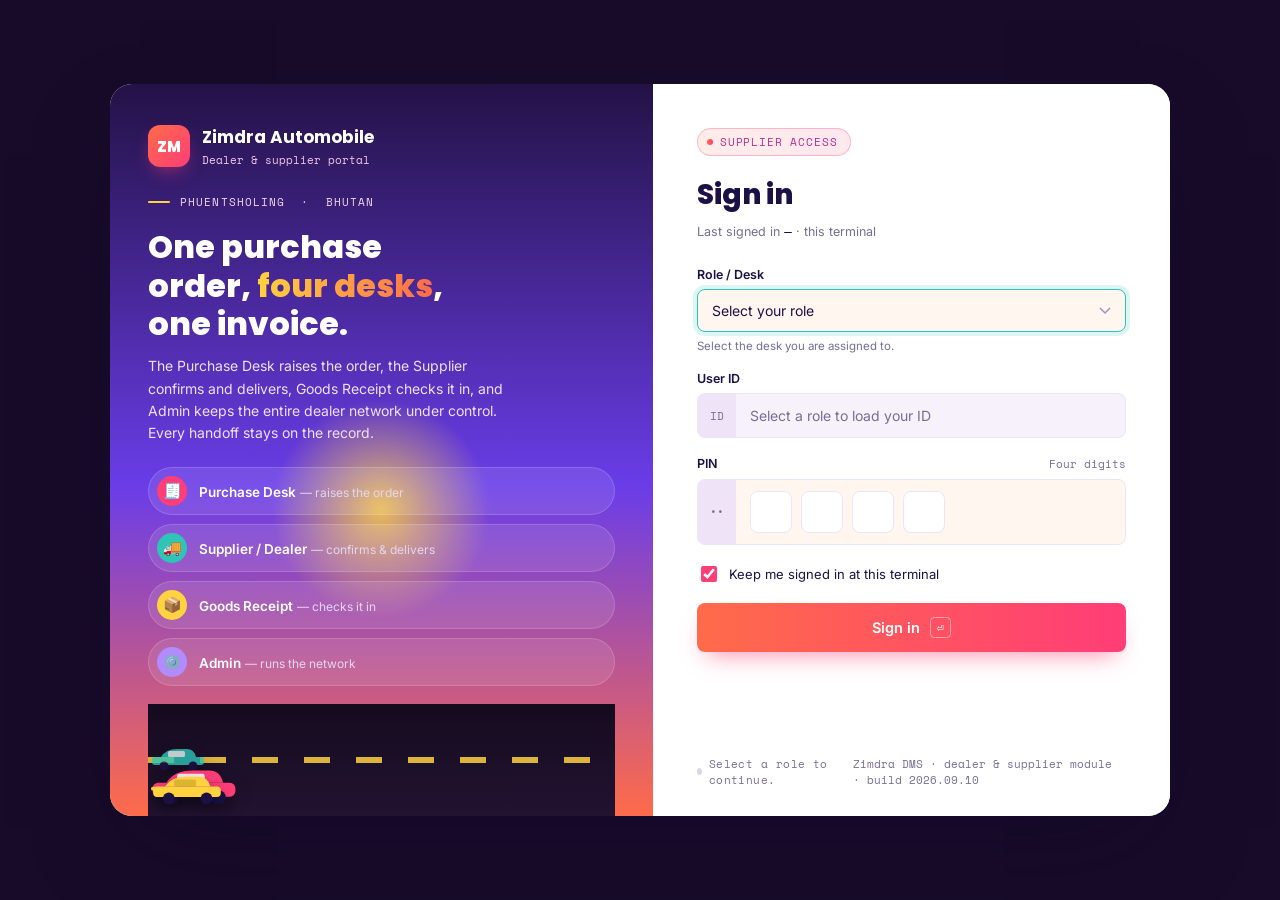
==== commit ad125a76: "Update code file and added new role" ====
--- a/auth/sign_in.html
+++ b/auth/sign_in.html
@@ -1,445 +1,1482 @@
-<!DOCTYPE html>
+<!doctype html>
 <html lang="en">
-
-<head>
-    <meta charset="utf-8">
-    <meta name="viewport" content="width=device-width, initial-scale=1">
-
-    <title>Sign in · Zimdra DMS</title>
-
-    <link rel="preconnect" href="https://fonts.googleapis.com">
-    <link rel="preconnect" href="https://fonts.gstatic.com" crossorigin>
+  <head>
+    <meta charset="utf-8" />
+    <meta name="viewport" content="width=device-width, initial-scale=1" />
+
+    <title>Sign in · Zimdra DMS — Dealer Portal</title>
+
+    <link rel="preconnect" href="https://fonts.googleapis.com" />
+    <link rel="preconnect" href="https://fonts.gstatic.com" crossorigin />
 
     <link
-        href="https://fonts.googleapis.com/css2?family=IBM+Plex+Mono:wght@400;500;600&family=IBM+Plex+Sans:wght@400;500;600;700&display=swap"
-        rel="stylesheet"
-    >
-
-    <!--
-        Paths assume this file sits at:
-        zimdra-dms/auth/sign_in.html
-
-        Shared design system
-    -->
-    <link rel="stylesheet" href="../assets/css/zimdra.css">
-
-    <!-- Sign-in page styles -->
-    <link rel="stylesheet" href="../assets/css/sign_in.css">
-</head>
-
-<body class="signin-page">
-<main class="signin-card">
-
-    <!-- ============================================================
-         LEFT: PRODUCT / WORKSHOP INFORMATION
+      href="https://fonts.googleapis.com/css2?family=Poppins:wght@600;700;800&family=Inter:wght@400;500;600;700&family=Space+Mono:wght@400;700&display=swap"
+      rel="stylesheet"
+    />
+
+    <style>
+      /* ============================================================
+             TOKENS
+        ============================================================ */
+
+      :root {
+        --sky-top: #241246; /* dusk sky, top   */
+        --sky-mid: #6a3de8; /* dusk sky, mid   */
+        --sky-glow: #ff6b4a; /* sunset horizon  */
+        --sun: #ffd23f;
+
+        --road: #221331;
+        --road-edge: #150b1f;
+        --lane: #ffd23f;
+
+        --car-a: #ff3d77; /* pink   */
+        --car-b: #2ec4b6; /* teal   */
+        --car-c: #ffd23f; /* yellow */
+
+        --paper: #ffffff;
+        --tint: #fff6ef;
+        --ink: #1b1145;
+        --mute: #766e93;
+
+        --cta-1: #ff6b4a;
+        --cta-2: #ff3d77;
+        --focus: #2ec4b6;
+
+        --radius-s: 8px;
+        --radius-m: 16px;
+
+        --font-display: "Poppins", sans-serif;
+        --font-body: "Inter", sans-serif;
+        --font-mono: "Space Mono", monospace;
+      }
+
+      * {
+        box-sizing: border-box;
+      }
+
+      html {
+        height: 100%;
+      }
+
+      body {
+        margin: 0;
+        min-height: 100vh;
+        font-family: var(--font-body);
+        color: var(--ink);
+        background: #170b29;
+      }
+
+      @media (prefers-reduced-motion: reduce) {
+        *,
+        *::before,
+        *::after {
+          animation-duration: 0.001ms !important;
+          animation-iteration-count: 1 !important;
+          transition-duration: 0.001ms !important;
+        }
+      }
+
+      body.signin-page {
+        display: flex;
+        align-items: center;
+        justify-content: center;
+        padding: 28px;
+        box-sizing: border-box;
+      }
+
+      /* ============================================================
+             CARD SHELL
+        ============================================================ */
+
+      .signin-card {
+        width: 100%;
+        max-width: 1060px;
+        min-height: 640px;
+        display: grid;
+        grid-template-columns: 1.05fr 1fr;
+        background: var(--paper);
+        border-radius: 22px;
+        overflow: hidden;
+        box-shadow: 0 40px 90px -30px rgba(20, 8, 40, 0.65);
+      }
+
+      @media (max-width: 860px) {
+        .signin-card {
+          grid-template-columns: 1fr;
+          min-height: 0;
+        }
+      }
+
+      /* ============================================================
+             LEFT — DUSK HIGHWAY SCENE
+        ============================================================ */
+
+      .pitch {
+        position: relative;
+        display: flex;
+        flex-direction: column;
+        color: #fff;
+        padding: 40px 38px 0;
+        overflow: hidden;
+        background: linear-gradient(
+          180deg,
+          var(--sky-top) 0%,
+          var(--sky-mid) 55%,
+          var(--sky-glow) 100%
+        );
+      }
+
+      .sun {
+        position: absolute;
+        top: 58%;
+        left: 50%;
+        width: 220px;
+        height: 220px;
+        transform: translate(-50%, -50%);
+        border-radius: 50%;
+        background: radial-gradient(
+          circle at 50% 50%,
+          var(--sun) 0%,
+          rgba(255, 210, 63, 0) 70%
+        );
+        opacity: 0.85;
+        pointer-events: none;
+      }
+
+      .cloud {
+        position: absolute;
+        border-radius: 999px;
+        background: rgba(255, 255, 255, 0.16);
+        filter: blur(1px);
+        pointer-events: none;
+      }
+      .cloud--1 {
+        width: 130px;
+        height: 26px;
+        top: 16%;
+        left: -140px;
+        animation: drift 34s linear infinite;
+      }
+      .cloud--2 {
+        width: 90px;
+        height: 18px;
+        top: 30%;
+        left: -100px;
+        animation: drift 46s linear infinite 6s;
+      }
+
+      @keyframes drift {
+        from {
+          transform: translateX(0);
+        }
+        to {
+          transform: translateX(calc(100vw));
+        }
+      }
+
+      .skyline {
+        position: absolute;
+        left: 0;
+        right: 0;
+        bottom: 112px;
+        height: 90px;
+        pointer-events: none;
+        opacity: 0.9;
+      }
+
+      .content {
+        position: relative;
+        z-index: 2;
+      }
+
+      .brand {
+        display: flex;
+        align-items: center;
+        gap: 12px;
+        margin-bottom: 26px;
+      }
+
+      .brand__mark {
+        width: 42px;
+        height: 42px;
+        border-radius: 12px;
+        display: flex;
+        align-items: center;
+        justify-content: center;
+        font-family: var(--font-display);
+        font-weight: 800;
+        font-size: 15px;
+        background: linear-gradient(135deg, var(--cta-1), var(--cta-2));
+        color: #fff;
+        flex: none;
+        box-shadow: 0 8px 18px -6px rgba(255, 61, 119, 0.55);
+      }
+
+      .brand__name {
+        font-family: var(--font-display);
+        font-weight: 700;
+        font-size: 17px;
+        color: #ffffff;
+      }
+
+      .brand__sub {
+        font-family: var(--font-mono);
+        font-size: 11px;
+        color: #f4c9e8;
+        margin-top: 2px;
+      }
+
+      .place {
+        display: flex;
+        align-items: center;
+        gap: 10px;
+        margin-bottom: 18px;
+      }
+
+      .place__rule {
+        width: 22px;
+        height: 2px;
+        background: var(--sun);
+        border-radius: 2px;
+      }
+
+      .place__text {
+        font-family: var(--font-mono);
+        font-size: 11px;
+        letter-spacing: 0.1em;
+        color: #f0d9f0;
+      }
+
+      .pitch__headline {
+        font-family: var(--font-display);
+        font-weight: 800;
+        font-size: clamp(26px, 3vw, 32px);
+        line-height: 1.2;
+        margin: 0 0 12px;
+        max-width: 15ch;
+        color: #ffffff;
+      }
+
+      .pitch__headline em {
+        font-style: normal;
+        background: linear-gradient(90deg, var(--sun), var(--cta-1));
+        -webkit-background-clip: text;
+        background-clip: text;
+        color: transparent;
+      }
+
+      .pitch__blurb {
+        font-size: 14px;
+        line-height: 1.6;
+        color: #eee1f7;
+        max-width: 40ch;
+        margin: 0 0 22px;
+      }
+
+      /* -------- workflow pills -------- */
+
+      .flow {
+        display: flex;
+        flex-direction: column;
+        gap: 9px;
+        margin-bottom: 18px;
+      }
+
+      .flow__item {
+        display: flex;
+        align-items: center;
+        gap: 12px;
+        background: rgba(255, 255, 255, 0.1);
+        border: 1px solid rgba(255, 255, 255, 0.16);
+        border-radius: 999px;
+        padding: 8px 16px 8px 8px;
+        backdrop-filter: blur(2px);
+      }
+
+      .flow__icon {
+        width: 30px;
+        height: 30px;
+        border-radius: 50%;
+        display: flex;
+        align-items: center;
+        justify-content: center;
+        flex: none;
+        font-size: 15px;
+      }
+
+      .flow__item:nth-child(1) .flow__icon {
+        background: var(--car-a);
+      }
+      .flow__item:nth-child(2) .flow__icon {
+        background: var(--car-b);
+      }
+      .flow__item:nth-child(3) .flow__icon {
+        background: var(--car-c);
+        color: #3a2e00;
+      }
+      .flow__item:nth-child(4) .flow__icon {
+        background: #b18bff;
+      }
+
+      .flow__k {
+        font-weight: 600;
+        font-size: 13.5px;
+        color: #fff;
+        margin-right: 4px;
+      }
+
+      .flow__v {
+        font-size: 12px;
+        color: #e4d6f2;
+      }
+
+      /* -------- animated road -------- */
+
+      .road {
+        position: relative;
+        margin-top: auto;
+        height: 112px;
+        background: linear-gradient(
+          180deg,
+          var(--road-edge) 0%,
+          var(--road) 100%
+        );
+        overflow: hidden;
+        flex: none;
+      }
+
+      .road::before {
+        /* moving lane dashes */
+        content: "";
+        position: absolute;
+        top: 50%;
+        left: 0;
+        right: 0;
+        height: 6px;
+        transform: translateY(-50%);
+        background-image: repeating-linear-gradient(
+          90deg,
+          var(--lane) 0 26px,
+          transparent 26px 52px
+        );
+        animation: lane-move 1.1s linear infinite;
+        opacity: 0.85;
+      }
+
+      @keyframes lane-move {
+        from {
+          background-position: 0 0;
+        }
+        to {
+          background-position: -52px 0;
+        }
+      }
+
+      .car {
+        position: absolute;
+        bottom: 14px;
+        width: 84px;
+        filter: drop-shadow(0 6px 8px rgba(0, 0, 0, 0.35));
+      }
+
+      .car--a {
+        bottom: 46px;
+        width: 60px;
+        opacity: 0.8;
+        animation: drive 7s linear infinite;
+      }
+      .car--b {
+        bottom: 12px;
+        width: 92px;
+        animation: drive 4.6s linear infinite 0.6s;
+      }
+      .car--c {
+        bottom: 12px;
+        width: 78px;
+        animation: drive 5.6s linear infinite 2.4s;
+      }
+
+      @keyframes drive {
+        from {
+          transform: translateX(-140px);
+        }
+        to {
+          transform: translateX(calc(100% + 140px));
+        }
+      }
+
+      /* ============================================================
+             RIGHT — SIGN-IN FORM
+        ============================================================ */
+
+      .signin-form {
+        position: relative;
+        background: var(--paper);
+        padding: 44px 44px 28px;
+        display: flex;
+        flex-direction: column;
+      }
+
+      .zd-chip {
+        display: inline-flex;
+        align-self: flex-start;
+        align-items: center;
+        gap: 7px;
+        font-family: var(--font-mono);
+        font-size: 10.5px;
+        letter-spacing: 0.08em;
+        color: #b4308e;
+        background: linear-gradient(
+          90deg,
+          rgba(255, 107, 74, 0.12),
+          rgba(255, 61, 119, 0.12)
+        );
+        border: 1px solid rgba(255, 61, 119, 0.3);
+        border-radius: 999px;
+        padding: 5px 12px 5px 9px;
+        margin-bottom: 18px;
+      }
+
+      .zd-chip::before {
+        content: "";
+        width: 6px;
+        height: 6px;
+        border-radius: 50%;
+        background: linear-gradient(90deg, var(--cta-1), var(--cta-2));
+      }
+
+      .signin-form__title {
+        font-family: var(--font-display);
+        font-weight: 800;
+        font-size: 28px;
+        margin: 0 0 6px;
+        color: var(--ink);
+      }
+
+      .signin-form__meta {
+        font-size: 12.5px;
+        color: var(--mute);
+        margin: 0 0 26px;
+      }
+
+      .signin-form__meta span {
+        font-family: var(--font-mono);
+        color: var(--ink);
+      }
+
+      form#signin {
+        display: flex;
+        flex-direction: column;
+        gap: 18px;
+      }
+
+      .zd-field {
+        display: flex;
+        flex-direction: column;
+        gap: 7px;
+      }
+
+      .zd-field-head {
+        display: flex;
+        align-items: baseline;
+        justify-content: space-between;
+      }
+
+      .zd-label {
+        font-size: 12.5px;
+        font-weight: 600;
+        color: var(--ink);
+      }
+
+      .zd-label-aside {
+        font-family: var(--font-mono);
+        font-size: 11px;
+        color: var(--mute);
+      }
+
+      .zd-hint {
+        font-size: 11.5px;
+        color: var(--mute);
+        margin: 0;
+      }
+
+      .zd-select {
+        width: 100%;
+        appearance: none;
+        font-family: var(--font-body);
+        font-size: 14px;
+        color: var(--ink);
+        background: var(--tint)
+          url('data:image/svg+xml;utf8,<svg xmlns="http://www.w3.org/2000/svg" width="12" height="8"><path d="M1 1l5 5 5-5" fill="none" stroke="%23A093C2" stroke-width="1.5"/></svg>')
+          no-repeat right 14px center;
+        border: 1.5px solid #efe3f7;
+        border-radius: var(--radius-s);
+        padding: 12px 34px 12px 14px;
+        transition:
+          border-color 0.15s ease,
+          box-shadow 0.15s ease;
+      }
+
+      .zd-select:focus {
+        outline: none;
+        border-color: var(--focus);
+        box-shadow: 0 0 0 4px rgba(46, 196, 182, 0.16);
+      }
+
+      .zd-row {
+        display: flex;
+        align-items: stretch;
+        border: 1.5px solid #efe3f7;
+        border-radius: var(--radius-s);
+        background: var(--tint);
+        overflow: hidden;
+      }
+
+      .zd-row--readonly {
+        background: #f7f1fc;
+      }
+
+      .zd-row__tag {
+        font-family: var(--font-mono);
+        font-size: 11px;
+        color: var(--mute);
+        background: #efe3f7;
+        display: flex;
+        align-items: center;
+        padding: 0 12px;
+        flex: none;
+      }
+
+      .zd-row__body {
+        flex: 1;
+        display: flex;
+        align-items: center;
+        gap: 10px;
+        padding: 11px 14px;
+        min-height: 22px;
+      }
+
+      .user-id {
+        font-family: var(--font-mono);
+        font-size: 14px;
+        color: var(--ink);
+      }
+
+      .user-id:empty::before {
+        content: "Select a role to load your ID";
+        font-family: var(--font-body);
+        color: var(--mute);
+      }
+
+      .user-name {
+        font-size: 12.5px;
+        color: var(--mute);
+      }
+
+      .pin {
+        display: flex;
+        gap: 9px;
+      }
+
+      .pin input {
+        width: 42px;
+        height: 42px;
+        text-align: center;
+        font-family: var(--font-mono);
+        font-size: 18px;
+        border: 1.5px solid #efe3f7;
+        border-radius: var(--radius-s);
+        background: #ffffff;
+        color: var(--ink);
+        transition:
+          border-color 0.15s ease,
+          box-shadow 0.15s ease,
+          transform 0.1s ease;
+      }
+
+      .pin input:focus {
+        outline: none;
+        border-color: var(--focus);
+        box-shadow: 0 0 0 4px rgba(46, 196, 182, 0.16);
+        transform: translateY(-1px);
+      }
+
+      .zd-error {
+        font-size: 12px;
+        color: var(--cta-2);
+        margin: 0;
+      }
+
+      .zd-row.is-error {
+        border-color: var(--cta-2);
+        box-shadow: 0 0 0 4px rgba(255, 61, 119, 0.14);
+      }
+      .zd-row.is-success {
+        border-color: #1f8a7d;
+        box-shadow: 0 0 0 4px rgba(31, 138, 125, 0.14);
+      }
+
+      .zd-check {
+        display: flex;
+        align-items: center;
+        gap: 9px;
+        font-size: 13px;
+        color: var(--ink);
+        cursor: pointer;
+        user-select: none;
+      }
+
+      .zd-check input {
+        width: 16px;
+        height: 16px;
+        accent-color: var(--cta-2);
+      }
+
+      .zd-btn {
+        font-family: var(--font-body);
+        font-weight: 600;
+        font-size: 14.5px;
+        border: none;
+        border-radius: var(--radius-s);
+        cursor: pointer;
+        padding: 14px 18px;
+        transition:
+          filter 0.15s ease,
+          transform 0.08s ease;
+      }
+
+      .zd-btn--block {
+        width: 100%;
+        display: flex;
+        align-items: center;
+        justify-content: center;
+        gap: 10px;
+      }
+
+      .zd-btn--primary {
+        background: linear-gradient(90deg, var(--cta-1), var(--cta-2));
+        color: #ffffff;
+        box-shadow: 0 12px 24px -10px rgba(255, 61, 119, 0.6);
+      }
+
+      .zd-btn--primary:hover {
+        filter: brightness(1.06);
+      }
+      .zd-btn--primary:active {
+        transform: translateY(1px);
+      }
+
+      .zd-btn__key {
+        font-family: var(--font-mono);
+        font-size: 12px;
+        border: 1px solid rgba(255, 255, 255, 0.5);
+        border-radius: 4px;
+        padding: 1px 6px;
+        opacity: 0.9;
+      }
+
+      .zd-notice {
+        border-radius: var(--radius-s);
+        padding: 13px 14px;
+        font-size: 13px;
+      }
+
+      .zd-notice--done {
+        background: rgba(46, 196, 182, 0.1);
+        border: 1px solid rgba(46, 196, 182, 0.35);
+      }
+
+      .zd-notice__title {
+        font-weight: 700;
+        color: #1f8a7d;
+        margin-bottom: 3px;
+      }
+      .zd-notice__body {
+        color: #3c4a40;
+      }
+
+      .signin-form__foot {
+        margin-top: auto;
+        padding-top: 22px;
+        display: flex;
+        align-items: center;
+        justify-content: space-between;
+        gap: 12px;
+      }
+
+      .zd-status {
+        font-family: var(--font-mono);
+        font-size: 11px;
+        letter-spacing: 0.04em;
+        color: var(--mute);
+        display: flex;
+        align-items: center;
+        gap: 7px;
+      }
+
+      .zd-status::before {
+        content: "";
+        width: 7px;
+        height: 7px;
+        border-radius: 50%;
+        background: #e0d3ee;
+      }
+      .zd-status[data-status="ready"]::before {
+        background: #e0d3ee;
+      }
+      .zd-status[data-status="checking"]::before {
+        background: var(--sun);
+      }
+      .zd-status[data-status="signed-in"]::before {
+        background: #1f8a7d;
+      }
+
+      .build {
+        font-family: var(--font-mono);
+        font-size: 10.5px;
+        color: var(--mute);
+      }
+
+      /* -------- entrance: content fades up once -------- */
+
+      .content > * {
+        opacity: 0;
+        animation: rise 0.55s ease forwards;
+      }
+      .brand {
+        animation-delay: 0.05s;
+      }
+      .place {
+        animation-delay: 0.15s;
+      }
+      .pitch__headline {
+        animation-delay: 0.25s;
+      }
+      .pitch__blurb {
+        animation-delay: 0.35s;
+      }
+      .flow {
+        animation-delay: 0.45s;
+      }
+
+      @keyframes rise {
+        from {
+          opacity: 0;
+          transform: translateY(8px);
+        }
+        to {
+          opacity: 1;
+          transform: translateY(0);
+        }
+      }
+    </style>
+  </head>
+
+  <body class="signin-page">
+    <main class="signin-card">
+      <!-- ============================================================
+         LEFT: DUSK HIGHWAY SCENE
     ============================================================ -->
 
-    <section class="pitch">
-        <div class="pitch__disc" aria-hidden="true"></div>
-        <div class="pitch__ring" aria-hidden="true"></div>
-
-        <!-- BRAND -->
-        <div class="brand">
-
-            <div class="brand__mark" aria-hidden="true">
-                ZM
+      <section class="pitch">
+        <div class="sun" aria-hidden="true"></div>
+        <div class="cloud cloud--1" aria-hidden="true"></div>
+        <div class="cloud cloud--2" aria-hidden="true"></div>
+
+        <div class="content">
+          <!-- BRAND -->
+          <div class="brand">
+            <div class="brand__mark" aria-hidden="true">ZM</div>
+            <div>
+              <div class="brand__name">Zimdra Automobile</div>
+              <div class="brand__sub">Dealer &amp; supplier portal</div>
             </div>
-
-            <div>
-                <div class="brand__name">
-                    Zimdra Automobile
-                </div>
-
-                <div class="brand__sub">
-                    Workshop management system
-                </div>
+          </div>
+
+          <!-- LOCATION -->
+          <div class="place">
+            <span class="place__rule" aria-hidden="true"></span>
+            <span class="place__text">PHUENTSHOLING &nbsp;·&nbsp; BHUTAN</span>
+          </div>
+
+          <!-- HEADLINE -->
+          <h1 class="pitch__headline">
+            One purchase order, <em>four desks</em>, one invoice.
+          </h1>
+
+          <p class="pitch__blurb">
+            The Purchase Desk raises the order, the Supplier confirms and
+            delivers, Goods Receipt checks it in, and Admin keeps the entire
+            dealer network under control. Every handoff stays on the record.
+          </p>
+
+          <!-- WORKFLOW -->
+          <div class="flow">
+            <div class="flow__item">
+              <span class="flow__icon" aria-hidden="true">🧾</span>
+              <span
+                ><span class="flow__k">Purchase Desk</span
+                ><span class="flow__v">— raises the order</span></span
+              >
             </div>
 
+            <div class="flow__item">
+              <span class="flow__icon" aria-hidden="true">🚚</span>
+              <span
+                ><span class="flow__k">Supplier / Dealer</span
+                ><span class="flow__v">— confirms &amp; delivers</span></span
+              >
+            </div>
+
+            <div class="flow__item">
+              <span class="flow__icon" aria-hidden="true">📦</span>
+              <span
+                ><span class="flow__k">Goods Receipt</span
+                ><span class="flow__v">— checks it in</span></span
+              >
+            </div>
+
+            <div class="flow__item">
+              <span class="flow__icon" aria-hidden="true">⚙️</span>
+              <span
+                ><span class="flow__k">Admin</span
+                ><span class="flow__v">— runs the network</span></span
+              >
+            </div>
+          </div>
         </div>
 
-        <!-- LOCATION -->
-        <div class="place">
-
-            <span class="place__rule" aria-hidden="true"></span>
-
-            <span class="place__text">
-                PHUENTSHOLING &nbsp;·&nbsp; BHUTAN
-            </span>
-
+        <!-- ANIMATED ROAD -->
+        <div class="road" aria-hidden="true">
+          <svg
+            class="car car--a"
+            viewBox="0 0 120 50"
+            xmlns="http://www.w3.org/2000/svg"
+          >
+            <rect
+              x="8"
+              y="24"
+              width="104"
+              height="16"
+              rx="6"
+              fill="var(--car-b)"
+            />
+            <path d="M26 24 Q36 8 58 8 H78 Q92 8 96 24 Z" fill="var(--car-b)" />
+            <rect x="40" y="12" width="34" height="12" rx="3" fill="#EAFBFA" />
+            <circle cx="32" cy="42" r="9" fill="#1B1145" />
+            <circle cx="90" cy="42" r="9" fill="#1B1145" />
+          </svg>
+
+          <svg
+            class="car car--b"
+            viewBox="0 0 120 50"
+            xmlns="http://www.w3.org/2000/svg"
+          >
+            <rect
+              x="6"
+              y="22"
+              width="108"
+              height="18"
+              rx="7"
+              fill="var(--car-a)"
+            />
+            <path d="M24 22 Q34 6 58 6 H80 Q94 6 98 22 Z" fill="var(--car-a)" />
+            <rect x="38" y="10" width="36" height="12" rx="3" fill="#FFEAF1" />
+            <circle cx="30" cy="41" r="9.5" fill="#1B1145" />
+            <circle cx="92" cy="41" r="9.5" fill="#1B1145" />
+            <rect x="4" y="27" width="8" height="5" rx="2" fill="#FFD23F" />
+          </svg>
+
+          <svg
+            class="car car--c"
+            viewBox="0 0 120 50"
+            xmlns="http://www.w3.org/2000/svg"
+          >
+            <rect
+              x="8"
+              y="24"
+              width="104"
+              height="16"
+              rx="6"
+              fill="var(--car-c)"
+            />
+            <path d="M26 24 Q36 9 58 9 H78 Q92 9 96 24 Z" fill="var(--car-c)" />
+            <rect
+              x="40"
+              y="13"
+              width="34"
+              height="11"
+              rx="3"
+              fill="#3A2E00"
+              opacity=".18"
+            />
+            <circle cx="32" cy="42" r="9" fill="#1B1145" />
+            <circle cx="90" cy="42" r="9" fill="#1B1145" />
+          </svg>
         </div>
-
-        <!-- HEADLINE -->
-        <h1 class="pitch__headline">
-            One job card, <em>four desks</em>, one invoice.
-        </h1>
-
-        <p class="pitch__blurb">
-            Job Card Entry starts the job, the Storekeeper issues the parts,
-            Billing prepares the invoice, and Admin keeps the entire workshop
-            operation under control. Every handoff stays on the record.
-        </p>
-
-        <!-- WORKFLOW FACTS -->
-        <div class="facts">
-
-            <div class="fact">
-
-                <span class="fact__k">
-                    Job Card Entry
-                </span>
-
-                <span class="fact__v">
-                    Capture customer, vehicle, complaint, inspection and job details
-                </span>
-
-            </div>
-
-            <div class="fact">
-
-                <span class="fact__k">
-                    Storekeeper
-                </span>
-
-                <span class="fact__v">
-                    Issue requested parts, maintain inventory and record counter sales
-                </span>
-
-            </div>
-
-            <div class="fact">
-
-                <span class="fact__k">
-                    Billing
-                </span>
-
-                <span class="fact__v">
-                    Fetch job details, issued parts, labour and prepare the final invoice
-                </span>
-
-            </div>
-
-            <div class="fact">
-
-                <span class="fact__k">
-                    Admin
-                </span>
-
-                <span class="fact__v">
-                    Manage users, configuration, reports and workshop-wide activity
-                </span>
-
-            </div>
-
-        </div>
-
-        <div class="pitch__foot">
-            Zimdra Automobile · authorised service · workshop module
-        </div>
-
-    </section>
-
-
-    <!-- ============================================================
+      </section>
+
+      <!-- ============================================================
          RIGHT: SIGN-IN FORM
     ============================================================ -->
 
-    <section class="signin-form">
-
-        <span class="zd-chip">
-            WORKSHOP ACCESS
-        </span>
-
-        <h2 class="zd-display signin-form__title">
+      <section class="signin-form">
+        <span class="zd-chip">SUPPLIER ACCESS</span>
+
+        <h2 class="signin-form__title">Sign in</h2>
+
+        <p class="signin-form__meta">
+          Last signed in <span id="lastSeen">—</span> · this terminal
+        </p>
+
+        <form id="signin" novalidate>
+          <!-- ROLE / DESK -->
+          <div class="zd-field">
+            <label class="zd-label" for="desk">Role / Desk</label>
+
+            <select class="zd-select" id="desk" name="desk" required>
+              <option value="">Select your role</option>
+              <option value="job-card-entry">Jobcard Desk</option>
+              <option value="supervisor">Supervisor</option>
+              <option value="storekeeper">Storekeeper</option>
+              <option value="billing">Billing Section</option>
+              <option value="admin">Admin</option>
+            </select>
+
+            <p class="zd-hint" id="deskHint">
+              Select the desk you are assigned to.
+            </p>
+          </div>
+
+          <!-- USER ID -->
+          <div class="zd-field">
+            <label class="zd-label" for="userId">User ID</label>
+
+            <div class="zd-row zd-row--readonly">
+              <span class="zd-row__tag" aria-hidden="true">ID</span>
+              <div class="zd-row__body">
+                <span class="user-id" id="userId"></span>
+                <span class="user-name" id="userName"></span>
+              </div>
+            </div>
+          </div>
+
+          <!-- PIN -->
+          <div class="zd-field">
+            <div class="zd-field-head">
+              <label class="zd-label" for="pin1">PIN</label>
+              <span class="zd-label-aside">Four digits</span>
+            </div>
+
+            <div class="zd-row" id="pinRow">
+              <span class="zd-row__tag" aria-hidden="true">••</span>
+              <div class="zd-row__body">
+                <div class="pin" id="pin">
+                  <input
+                    id="pin1"
+                    type="password"
+                    inputmode="numeric"
+                    maxlength="1"
+                    autocomplete="off"
+                    aria-label="PIN digit 1"
+                  />
+                  <input
+                    id="pin2"
+                    type="password"
+                    inputmode="numeric"
+                    maxlength="1"
+                    autocomplete="off"
+                    aria-label="PIN digit 2"
+                  />
+                  <input
+                    id="pin3"
+                    type="password"
+                    inputmode="numeric"
+                    maxlength="1"
+                    autocomplete="off"
+                    aria-label="PIN digit 3"
+                  />
+                  <input
+                    id="pin4"
+                    type="password"
+                    inputmode="numeric"
+                    maxlength="1"
+                    autocomplete="off"
+                    aria-label="PIN digit 4"
+                  />
+                </div>
+              </div>
+            </div>
+
+            <p class="zd-error" id="pinError" role="alert" hidden></p>
+          </div>
+
+          <!-- KEEP SIGNED IN -->
+          <label class="zd-check">
+            <input type="checkbox" id="stay" checked />
+            <span>Keep me signed in at this terminal</span>
+          </label>
+
+          <!-- SUBMIT -->
+          <button
+            class="zd-btn zd-btn--primary zd-btn--block"
+            type="submit"
+            id="submit"
+          >
             Sign in
-        </h2>
-
-        <p class="signin-form__meta">
-            Last signed in
-            <span id="lastSeen">—</span>
-            · this terminal
-        </p>
-
-
-        <!-- ========================================================
-             SIGN-IN FORM
-        ======================================================== -->
-
-        <form id="signin" novalidate>
-
-            <!-- ====================================================
-                 ROLE / DESK
-            ==================================================== -->
-
-            <div class="zd-field">
-
-                <label class="zd-label" for="desk">
-                    Role / Desk
-                </label>
-
-                <select
-                    class="zd-select"
-                    id="desk"
-                    name="desk"
-                    required
-                >
-
-                    <option value="">
-                        Select your role
-                    </option>
-
-                    <option value="job-card-entry">
-                        Job Card Entry
-                    </option>
-
-                    <option value="storekeeper">
-                        Storekeeper
-                    </option>
-
-                    <option value="billing">
-                        Billing
-                    </option>
-
-                    <option value="admin">
-                        Admin
-                    </option>
-
-                </select>
-
-                <p class="zd-hint" id="deskHint">
-                    Select the desk you are assigned to.
-                </p>
-
-            </div>
-
-
-            <!-- ====================================================
-                 USER ID
-            ==================================================== -->
-
-            <div class="zd-field">
-
-                <label class="zd-label" for="userId">
-                    User ID
-                </label>
-
-                <div class="zd-row zd-row--readonly">
-
-                    <span
-                        class="zd-row__tag"
-                        aria-hidden="true"
-                    >
-                        ID
-                    </span>
-
-                    <div class="zd-row__body">
-
-                        <span
-                            class="user-id"
-                            id="userId"
-                        ></span>
-
-                        <span
-                            class="user-name"
-                            id="userName"
-                        ></span>
-
-                    </div>
-
-                </div>
-
-            </div>
-
-
-            <!-- ====================================================
-                 PIN
-            ==================================================== -->
-
-            <div class="zd-field">
-
-                <div class="zd-field-head">
-
-                    <label
-                        class="zd-label"
-                        for="pin1"
-                    >
-                        PIN
-                    </label>
-
-                    <span class="zd-label-aside">
-                        Four digits
-                    </span>
-
-                </div>
-
-
-                <div
-                    class="zd-row"
-                    id="pinRow"
-                >
-
-                    <span
-                        class="zd-row__tag"
-                        aria-hidden="true"
-                    >
-                        ••
-                    </span>
-
-                    <div class="zd-row__body">
-
-                        <div
-                            class="pin"
-                            id="pin"
-                        >
-
-                            <input
-                                id="pin1"
-                                type="password"
-                                inputmode="numeric"
-                                maxlength="1"
-                                autocomplete="off"
-                                aria-label="PIN digit 1"
-                            >
-
-                            <input
-                                id="pin2"
-                                type="password"
-                                inputmode="numeric"
-                                maxlength="1"
-                                autocomplete="off"
-                                aria-label="PIN digit 2"
-                            >
-
-                            <input
-                                id="pin3"
-                                type="password"
-                                inputmode="numeric"
-                                maxlength="1"
-                                autocomplete="off"
-                                aria-label="PIN digit 3"
-                            >
-
-                            <input
-                                id="pin4"
-                                type="password"
-                                inputmode="numeric"
-                                maxlength="1"
-                                autocomplete="off"
-                                aria-label="PIN digit 4"
-                            >
-
-                        </div>
-
-                    </div>
-
-                </div>
-
-
-                <p
-                    class="zd-error"
-                    id="pinError"
-                    role="alert"
-                    hidden
-                ></p>
-
-            </div>
-
-
-            <!-- ====================================================
-                 KEEP SIGNED IN
-            ==================================================== -->
-
-            <label class="zd-check">
-
-                <input
-                    type="checkbox"
-                    id="stay"
-                    checked
-                >
-
-                <span>
-                    Keep me signed in at this terminal
-                </span>
-
-            </label>
-
-
-            <!-- ====================================================
-                 SIGN IN BUTTON
-            ==================================================== -->
-
-            <button
-                class="zd-btn zd-btn--primary zd-btn--block"
-                type="submit"
-                id="submit"
-            >
-
-                Sign in
-
-                <span
-                    class="zd-btn__key"
-                    aria-hidden="true"
-                >
-                    ⏎
-                </span>
-
-            </button>
-
-
-            <!-- ====================================================
-                 SUCCESS MESSAGE
-            ==================================================== -->
-
-            <div
-                class="zd-notice zd-notice--done"
-                id="done"
-                hidden
-            >
-
-                <div
-                    class="zd-notice__title"
-                    id="doneTitle"
-                ></div>
-
-                <div
-                    class="zd-notice__body"
-                    id="doneBody"
-                ></div>
-
-            </div>
-
+            <span class="zd-btn__key" aria-hidden="true">⏎</span>
+          </button>
+
+          <!-- SUCCESS -->
+          <div class="zd-notice zd-notice--done" id="done" hidden>
+            <div class="zd-notice__title" id="doneTitle"></div>
+            <div class="zd-notice__body" id="doneBody"></div>
+          </div>
         </form>
 
-
-        <!-- ========================================================
-             FOOTER
-        ======================================================== -->
-
         <div class="signin-form__foot">
-
-            <span
-                class="zd-status"
-                data-status="ready"
-                id="waiting"
-            >
-                —
-            </span>
-
-            <div class="build">
-                Zimdra DMS · workshop module · build 2026.09.08
-            </div>
-
+          <span class="zd-status" data-status="ready" id="waiting">—</span>
+          <div class="build">
+            Zimdra DMS · dealer &amp; supplier module · build 2026.09.10
+          </div>
         </div>
-
-    </section>
-
-</main>
-
-
-<!-- ================================================================
-     SIGN-IN JAVASCRIPT
-================================================================ -->
-
-<script src="sign_in.js"></script>
-
-</body>
-</html>+      </section>
+    </main>
+
+    <script>
+      (function () {
+        "use strict";
+
+        /* ========================================================================
+       1. ROLE CONFIGURATION
+       ======================================================================== */
+
+        const ROLES = {
+          "job-card-entry": {
+            label: "Job Card Entry",
+            userId: "JCE-001",
+            userName: "Job Card Officer",
+            hint: "Create job cards, capture customer and vehicle information, and start workshop jobs.",
+            status: "Job Card Entry desk ready.",
+            redirect: "../role_dashboard/Job_Card_Entry/job_card_entry.html",
+          },
+
+          supervisor: {
+            label: "Supervisor",
+            userId: "SUP-001",
+            userName: "Supervisor",
+            hint: "Manage inventory, process parts requests, issue parts and handle counter sales.",
+            status: "Storekeeper desk ready.",
+            redirect: "../role_dashboard/Supervisor/supervisor.html",
+          },
+          storekeeper: {
+            label: "Storekeeper",
+            userId: "STR-001",
+            userName: "Storekeeper",
+            hint: "Manage inventory, process parts requests, issue parts and handle counter sales.",
+            status: "Storekeeper desk ready.",
+            redirect: "../role_dashboard/Storekeeper/storekeeper.html",
+          },
+
+          billing: {
+            label: "Billing",
+            userId: "BIL-001",
+            userName: "Billing Clerk",
+            hint: "Fetch completed job cards, review issued parts and labour, calculate taxes and prepare invoices.",
+            status: "Billing desk ready.",
+            redirect: "../role_dashboard/Billing/billing.html",
+          },
+
+          admin: {
+            label: "Admin",
+            userId: "ADM-001",
+            userName: "System Administrator",
+            hint: "Manage users, workshop configuration, reports, controls and overall system activity.",
+            status: "Administrator access ready.",
+            redirect: "../role_dashboard/Admin/admin.html",
+          },
+        };
+
+        /* ========================================================================
+       2. DOM REFERENCES
+       ======================================================================== */
+
+        const desk = document.getElementById("desk");
+        const deskHint = document.getElementById("deskHint");
+        const userId = document.getElementById("userId");
+        const userName = document.getElementById("userName");
+        const pin = document.getElementById("pin");
+        const pinInputs = Array.from(pin.querySelectorAll("input"));
+        const pinRow = document.getElementById("pinRow");
+        const pinError = document.getElementById("pinError");
+        const stay = document.getElementById("stay");
+        const submit = document.getElementById("submit");
+        const signin = document.getElementById("signin");
+        const done = document.getElementById("done");
+        const doneTitle = document.getElementById("doneTitle");
+        const doneBody = document.getElementById("doneBody");
+        const waiting = document.getElementById("waiting");
+        const lastSeen = document.getElementById("lastSeen");
+
+        /* ========================================================================
+       3. STORAGE KEYS
+       ======================================================================== */
+
+        const STORAGE = {
+          session: "zimdra_dms_session",
+          terminal: "zimdra_dms_terminal_user",
+          lastSeen: "zimdra_dms_last_seen",
+        };
+
+        /* ========================================================================
+       4. HELPERS
+       ======================================================================== */
+
+        function getRole() {
+          return ROLES[desk.value] || null;
+        }
+
+        function getPin() {
+          return pinInputs
+            .map(function (input) {
+              return input.value;
+            })
+            .join("");
+        }
+
+        function clearPin() {
+          pinInputs.forEach(function (input) {
+            input.value = "";
+          });
+          pinInputs[0].focus();
+        }
+
+        function setWaiting(message, state) {
+          waiting.textContent = message || "—";
+          waiting.dataset.status = state || "ready";
+        }
+
+        function showError(message) {
+          pinError.textContent = message;
+          pinError.hidden = false;
+          pinRow.classList.add("is-error");
+          pinRow.classList.remove("is-success");
+          setWaiting("Sign-in requires attention.", "error");
+        }
+
+        function clearError() {
+          pinError.textContent = "";
+          pinError.hidden = true;
+          pinRow.classList.remove("is-error");
+        }
+
+        function showSuccess() {
+          pinError.textContent = "";
+          pinError.hidden = true;
+          pinRow.classList.remove("is-error");
+          pinRow.classList.add("is-success");
+        }
+
+        function formatDateTime(date) {
+          return new Intl.DateTimeFormat("en-BT", {
+            dateStyle: "medium",
+            timeStyle: "short",
+          }).format(date);
+        }
+
+        /* ========================================================================
+       5. LAST SIGN-IN
+       ======================================================================== */
+
+        function renderLastSeen() {
+          const stored = localStorage.getItem(STORAGE.lastSeen);
+          if (!stored) {
+            lastSeen.textContent = "—";
+            return;
+          }
+          const date = new Date(stored);
+          if (Number.isNaN(date.getTime())) {
+            lastSeen.textContent = "—";
+            return;
+          }
+          lastSeen.textContent = formatDateTime(date);
+        }
+
+        /* ========================================================================
+       6. ROLE INFORMATION
+       ======================================================================== */
+
+        function updateRoleInformation() {
+          clearError();
+          const role = getRole();
+
+          if (!role) {
+            userId.textContent = "";
+            userName.textContent = "";
+            deskHint.textContent = "Select the desk you are assigned to.";
+            setWaiting("Select a role to continue.", "ready");
+            return;
+          }
+
+          userId.textContent = role.userId;
+          userName.textContent = role.userName;
+          deskHint.textContent = role.hint;
+          setWaiting(role.status, "ready");
+        }
+
+        /* ========================================================================
+       7. PIN INPUT BEHAVIOUR
+       ======================================================================== */
+
+        function bindPinInputs() {
+          pinInputs.forEach(function (input, index) {
+            input.addEventListener("input", function () {
+              const value = input.value.replace(/\D/g, "");
+              input.value = value.slice(0, 1);
+              clearError();
+
+              if (input.value && index < pinInputs.length - 1) {
+                pinInputs[index + 1].focus();
+              }
+
+              if (getPin().length === 4) {
+                setWaiting("PIN entered. Ready to sign in.", "ready");
+              }
+            });
+
+            input.addEventListener("keydown", function (event) {
+              if (event.key === "Backspace" && !input.value && index > 0) {
+                pinInputs[index - 1].focus();
+                pinInputs[index - 1].value = "";
+                event.preventDefault();
+              }
+              if (event.key === "ArrowLeft" && index > 0) {
+                pinInputs[index - 1].focus();
+                event.preventDefault();
+              }
+              if (event.key === "ArrowRight" && index < pinInputs.length - 1) {
+                pinInputs[index + 1].focus();
+                event.preventDefault();
+              }
+            });
+
+            input.addEventListener("paste", function (event) {
+              event.preventDefault();
+              const pasted = (event.clipboardData || window.clipboardData)
+                .getData("text")
+                .replace(/\D/g, "")
+                .slice(0, 4);
+
+              if (!pasted) return;
+
+              pasted.split("").forEach(function (digit, digitIndex) {
+                if (pinInputs[digitIndex]) {
+                  pinInputs[digitIndex].value = digit;
+                }
+              });
+
+              const nextIndex = Math.min(pasted.length, pinInputs.length - 1);
+              pinInputs[nextIndex].focus();
+              clearError();
+            });
+          });
+        }
+
+        /* ========================================================================
+       8. FORM VALIDATION
+       ======================================================================== */
+
+        function validateForm() {
+          const role = getRole();
+
+          if (!role) {
+            showError("Please select your role before signing in.");
+            desk.focus();
+            return false;
+          }
+
+          const enteredPin = getPin();
+
+          if (!/^\d{4}$/.test(enteredPin)) {
+            showError("Enter a four-digit PIN.");
+            const firstEmpty = pinInputs.find(function (input) {
+              return !input.value;
+            });
+            (firstEmpty || pinInputs[0]).focus();
+            return false;
+          }
+
+          return true;
+        }
+
+        /* ========================================================================
+       9. CREATE SESSION
+       ======================================================================== */
+
+        function createSession(role) {
+          const now = new Date();
+
+          const session = {
+            authenticated: true,
+            roleKey: desk.value,
+            role: role.label,
+            userId: role.userId,
+            userName: role.userName,
+            signedInAt: now.toISOString(),
+            terminal: "this-terminal",
+          };
+
+          if (stay.checked) {
+            localStorage.setItem(STORAGE.session, JSON.stringify(session));
+            localStorage.setItem(STORAGE.terminal, JSON.stringify(session));
+          } else {
+            sessionStorage.setItem(STORAGE.session, JSON.stringify(session));
+          }
+
+          localStorage.setItem(STORAGE.lastSeen, now.toISOString());
+
+          return session;
+        }
+
+        /* ========================================================================
+       10. SHOW SUCCESS MESSAGE
+       ======================================================================== */
+
+        function showDone(role) {
+          doneTitle.textContent = "Signed in successfully";
+          doneBody.textContent =
+            role.label + " · " + role.userName + " · opening workspace…";
+          done.hidden = false;
+          showSuccess();
+          setWaiting("Access granted.", "success");
+        }
+
+        /* ========================================================================
+       11. REDIRECT
+       ======================================================================== */
+
+        function redirectToRole(role) {
+          window.setTimeout(function () {
+            window.location.href = role.redirect;
+          }, 500);
+        }
+
+        /* ========================================================================
+       12. SUBMIT
+       ======================================================================== */
+
+        function handleSubmit(event) {
+          event.preventDefault();
+          clearError();
+
+          if (!validateForm()) return;
+
+          const role = getRole();
+
+          /*
+           * DEMO AUTHENTICATION
+           * -------------------
+           * Any four-digit PIN is accepted.
+           */
+
+          submit.disabled = true;
+          submit.setAttribute("aria-busy", "true");
+          setWaiting("Checking access…", "working");
+
+          window.setTimeout(function () {
+            createSession(role);
+            showDone(role);
+            redirectToRole(role);
+          }, 350);
+        }
+
+        /* ========================================================================
+       13. ROLE CHANGE
+       ======================================================================== */
+
+        function handleRoleChange() {
+          updateRoleInformation();
+          clearPin();
+          submit.disabled = false;
+          submit.removeAttribute("aria-busy");
+        }
+
+        /* ========================================================================
+       14. ENTER KEY
+       ======================================================================== */
+
+        function bindKeyboardSubmit() {
+          signin.addEventListener("keydown", function (event) {
+            if (
+              event.key === "Enter" &&
+              document.activeElement.tagName !== "SELECT"
+            ) {
+              if (getPin().length === 4) {
+                event.preventDefault();
+                signin.requestSubmit();
+              }
+            }
+          });
+        }
+
+        /* ========================================================================
+       15. RESTORE PREVIOUS TERMINAL USER
+    ======================================================================== */
+
+        function restoreTerminalUser() {
+          const stored = localStorage.getItem(STORAGE.terminal);
+          if (!stored) return;
+
+          try {
+            const session = JSON.parse(stored);
+            if (!session || !session.roleKey || !ROLES[session.roleKey]) return;
+
+            desk.value = session.roleKey;
+            updateRoleInformation();
+            setWaiting("Previous terminal user: " + session.userName, "ready");
+          } catch (error) {
+            console.warn("Unable to restore terminal user.", error);
+          }
+        }
+
+        /* ========================================================================
+       16. CHECK EXISTING SESSION
+    ======================================================================== */
+
+        function hasExistingSession() {
+          const local = localStorage.getItem(STORAGE.session);
+          const temporary = sessionStorage.getItem(STORAGE.session);
+          return !!(local || temporary);
+        }
+
+        /* ========================================================================
+       17. INITIALIZE
+    ======================================================================== */
+
+        function init() {
+          updateRoleInformation();
+          renderLastSeen();
+          bindPinInputs();
+          bindKeyboardSubmit();
+
+          desk.addEventListener("change", handleRoleChange);
+          signin.addEventListener("submit", handleSubmit);
+
+          restoreTerminalUser();
+
+          if (hasExistingSession()) {
+            setWaiting("Previous terminal session found.", "ready");
+          }
+
+          desk.focus();
+        }
+
+        /* ========================================================================
+       18. START APPLICATION
+    ======================================================================== */
+
+        init();
+      })();
+    </script>
+  </body>
+</html>
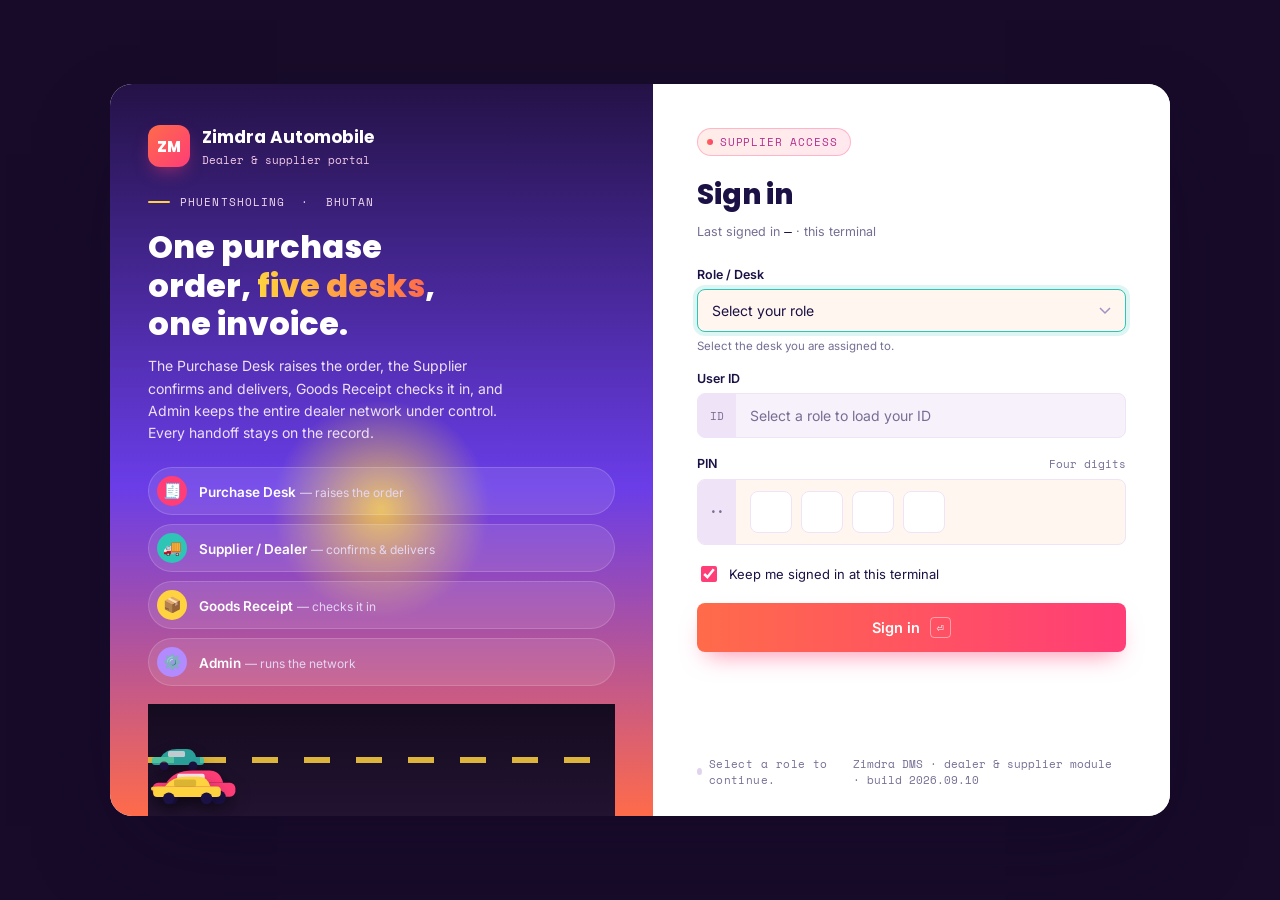
==== commit 71ccb74e: "modified sign in" ====
--- a/auth/sign_in.html
+++ b/auth/sign_in.html
@@ -801,7 +801,7 @@
 
           <!-- HEADLINE -->
           <h1 class="pitch__headline">
-            One purchase order, <em>four desks</em>, one invoice.
+            One purchase order, <em>five desks</em>, one invoice.
           </h1>
 
           <p class="pitch__blurb">
@@ -1064,11 +1064,12 @@
           supervisor: {
             label: "Supervisor",
             userId: "SUP-001",
-            userName: "Supervisor",
-            hint: "Manage inventory, process parts requests, issue parts and handle counter sales.",
-            status: "Storekeeper desk ready.",
+            userName: "Workshop Supervisor",
+            hint: "Assign job cards to mechanics by trade, balance bay load and monitor job progress.",
+            status: "Supervisor desk ready.",
             redirect: "../role_dashboard/Supervisor/supervisor.html",
           },
+
           storekeeper: {
             label: "Storekeeper",
             userId: "STR-001",
